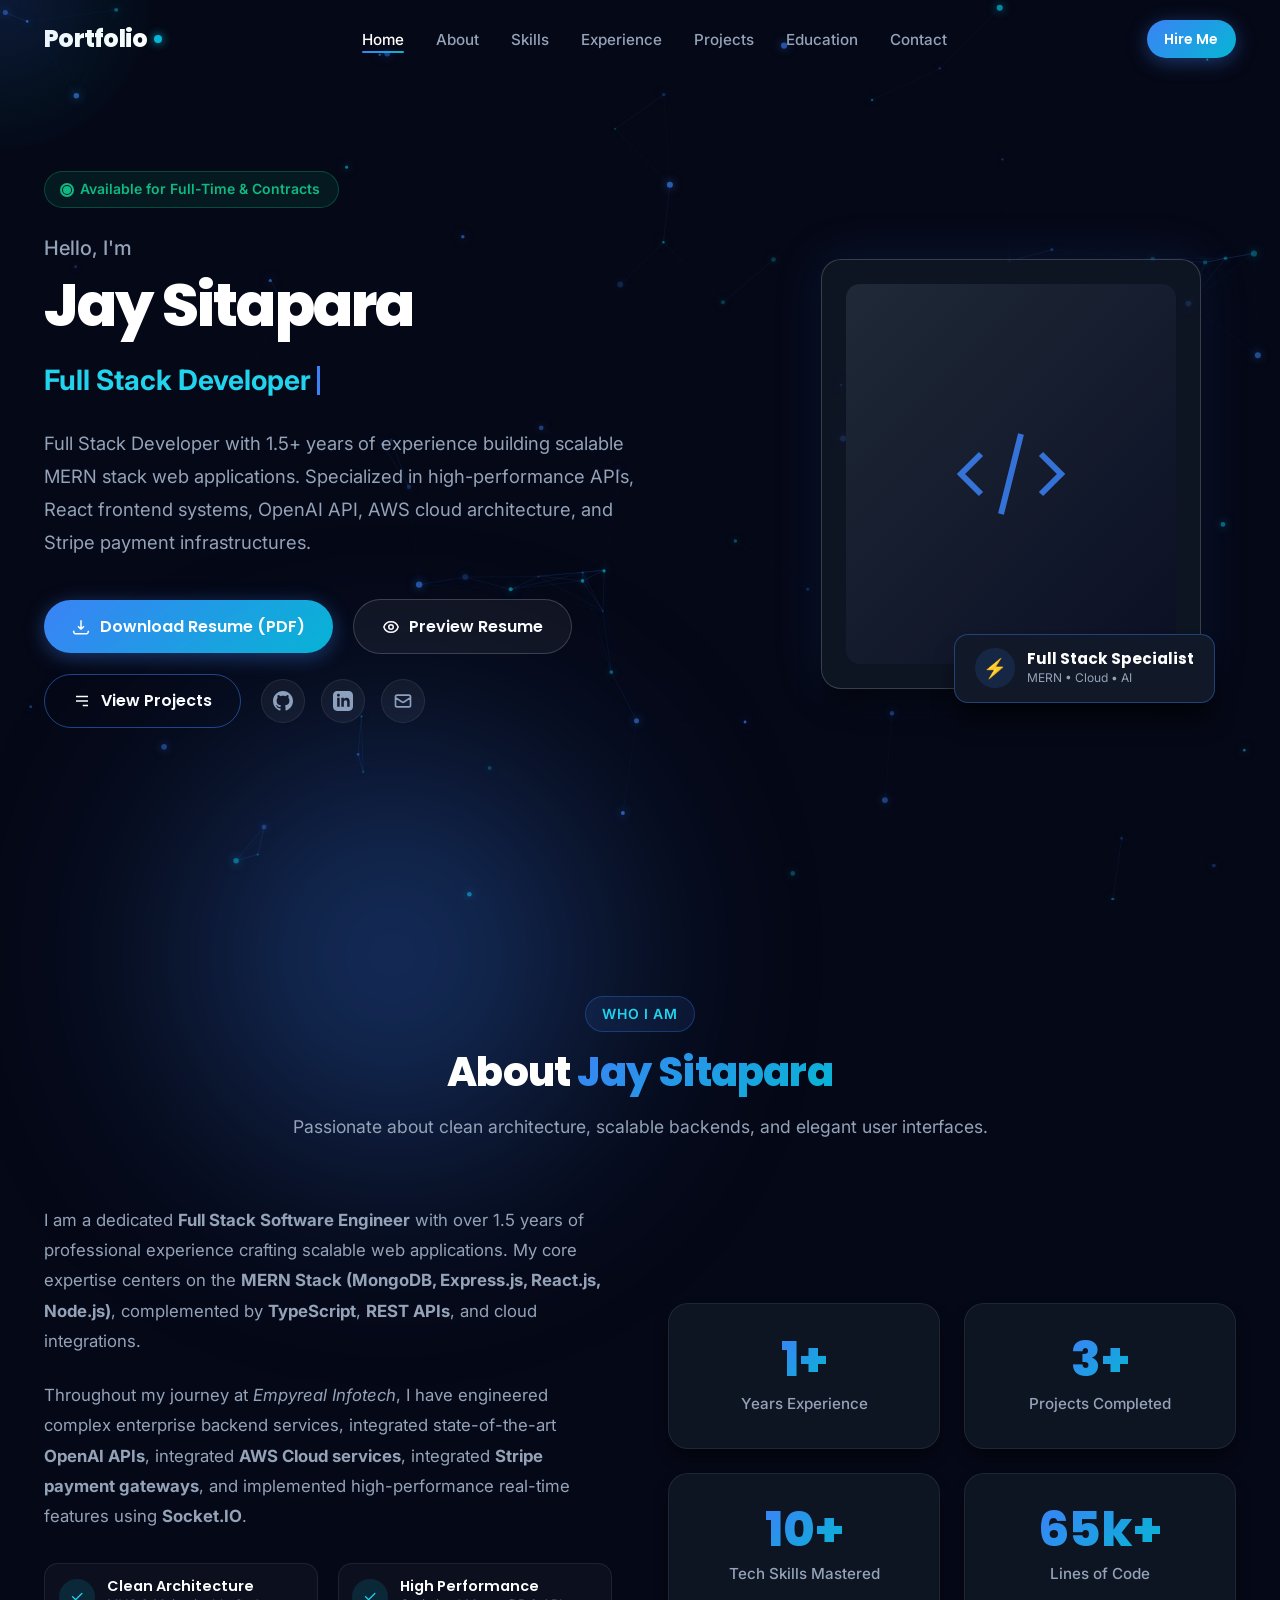
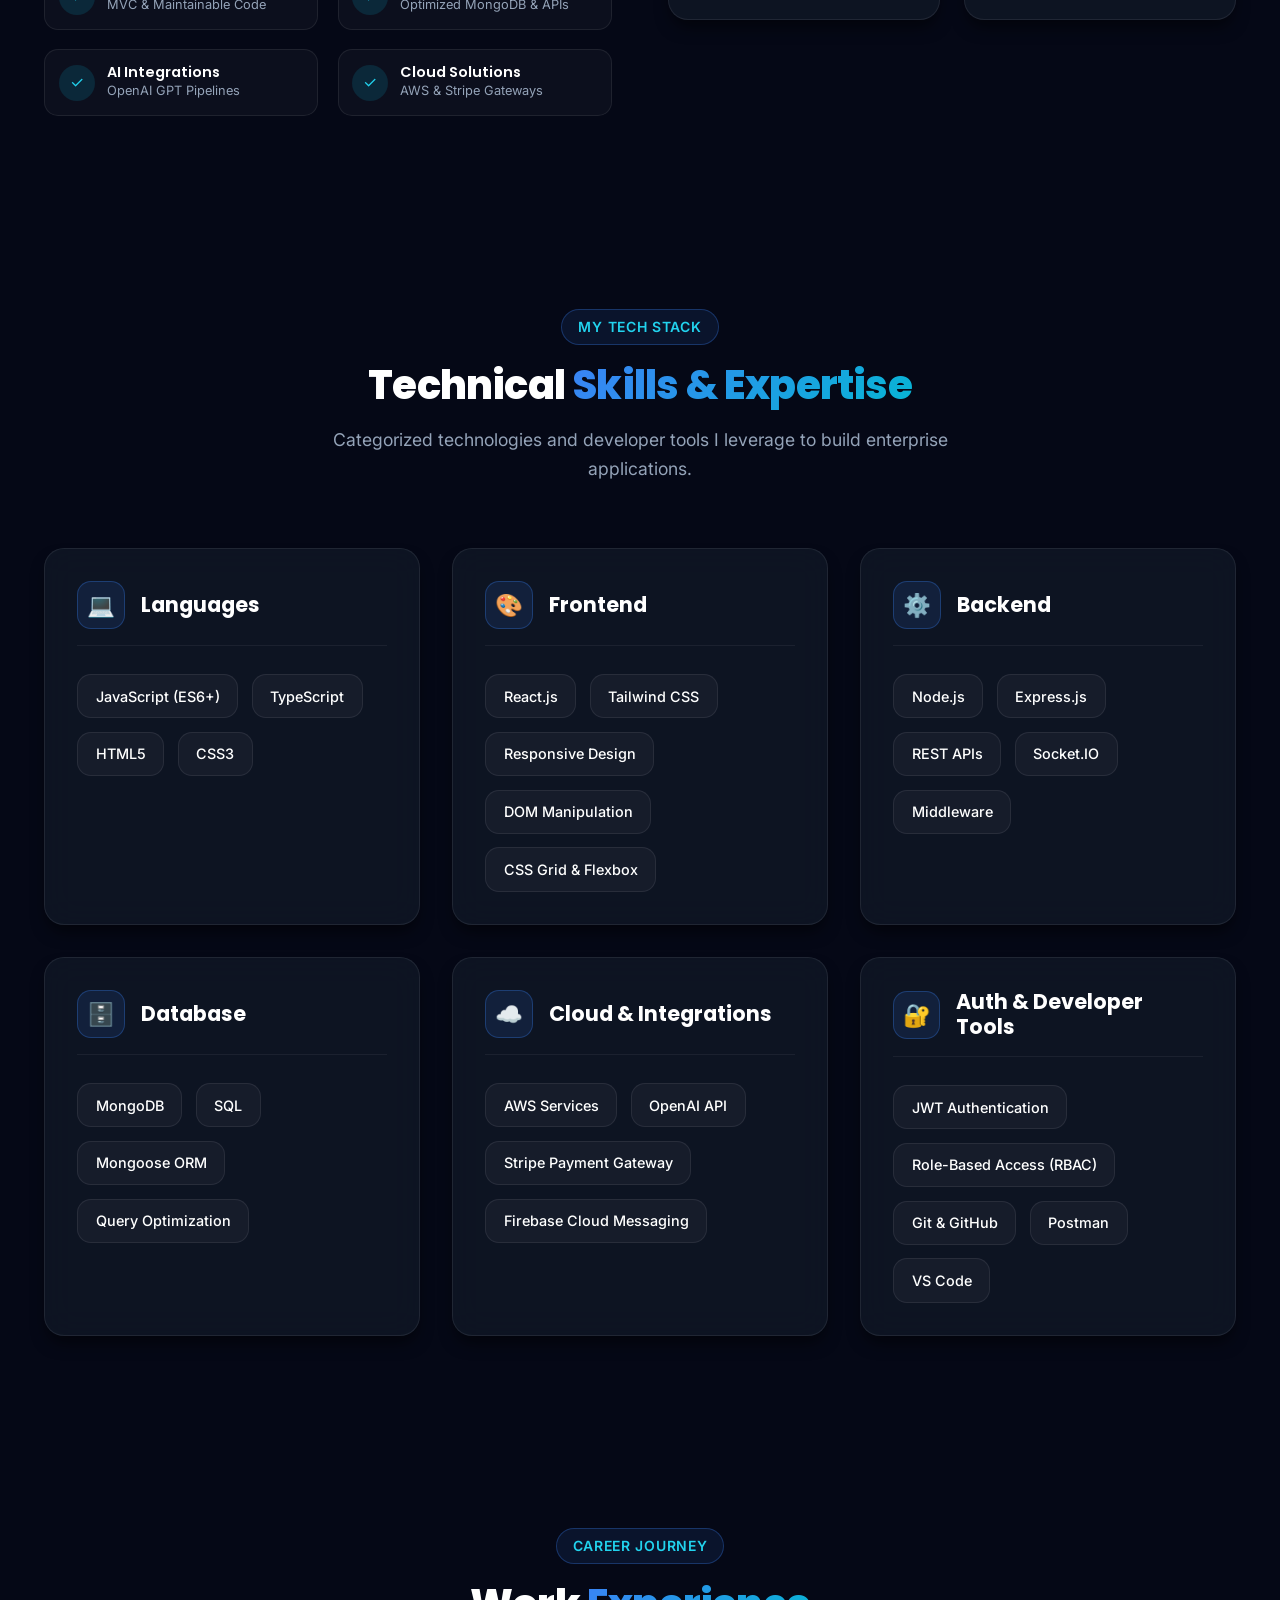
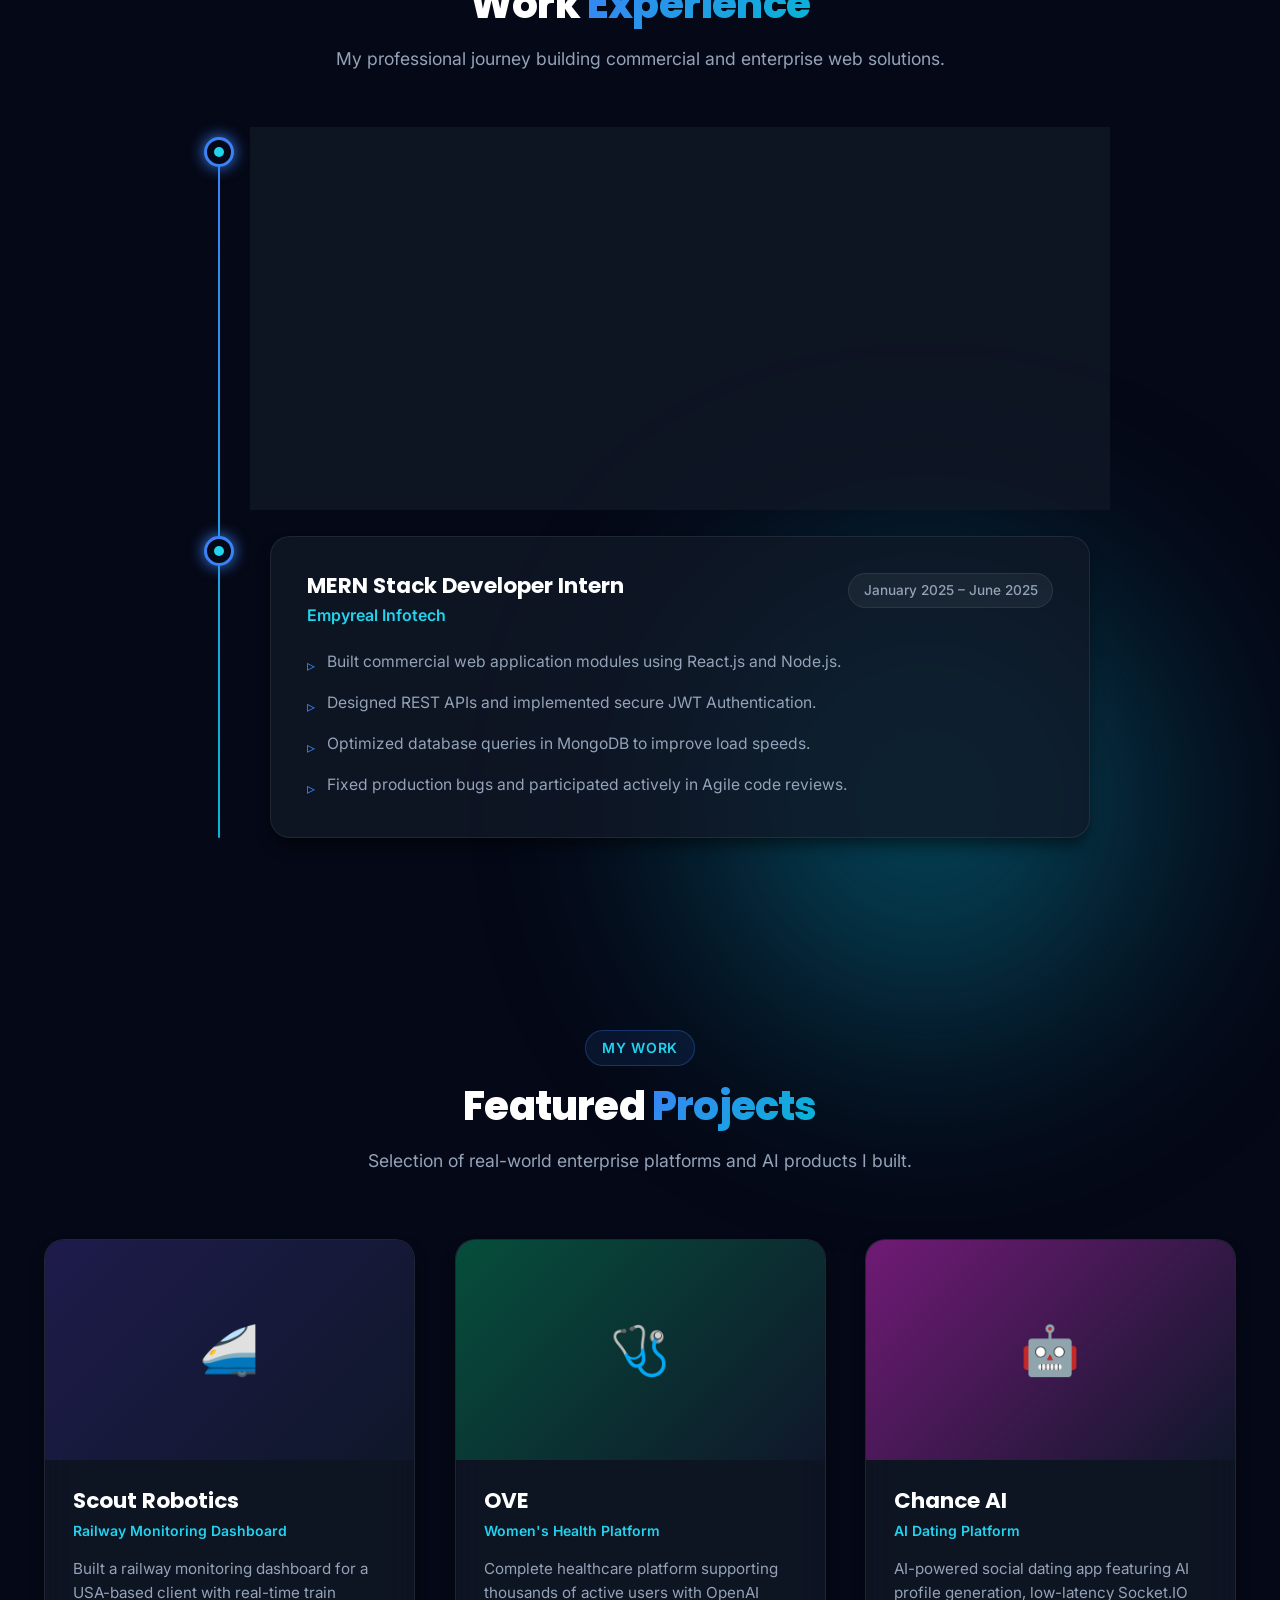
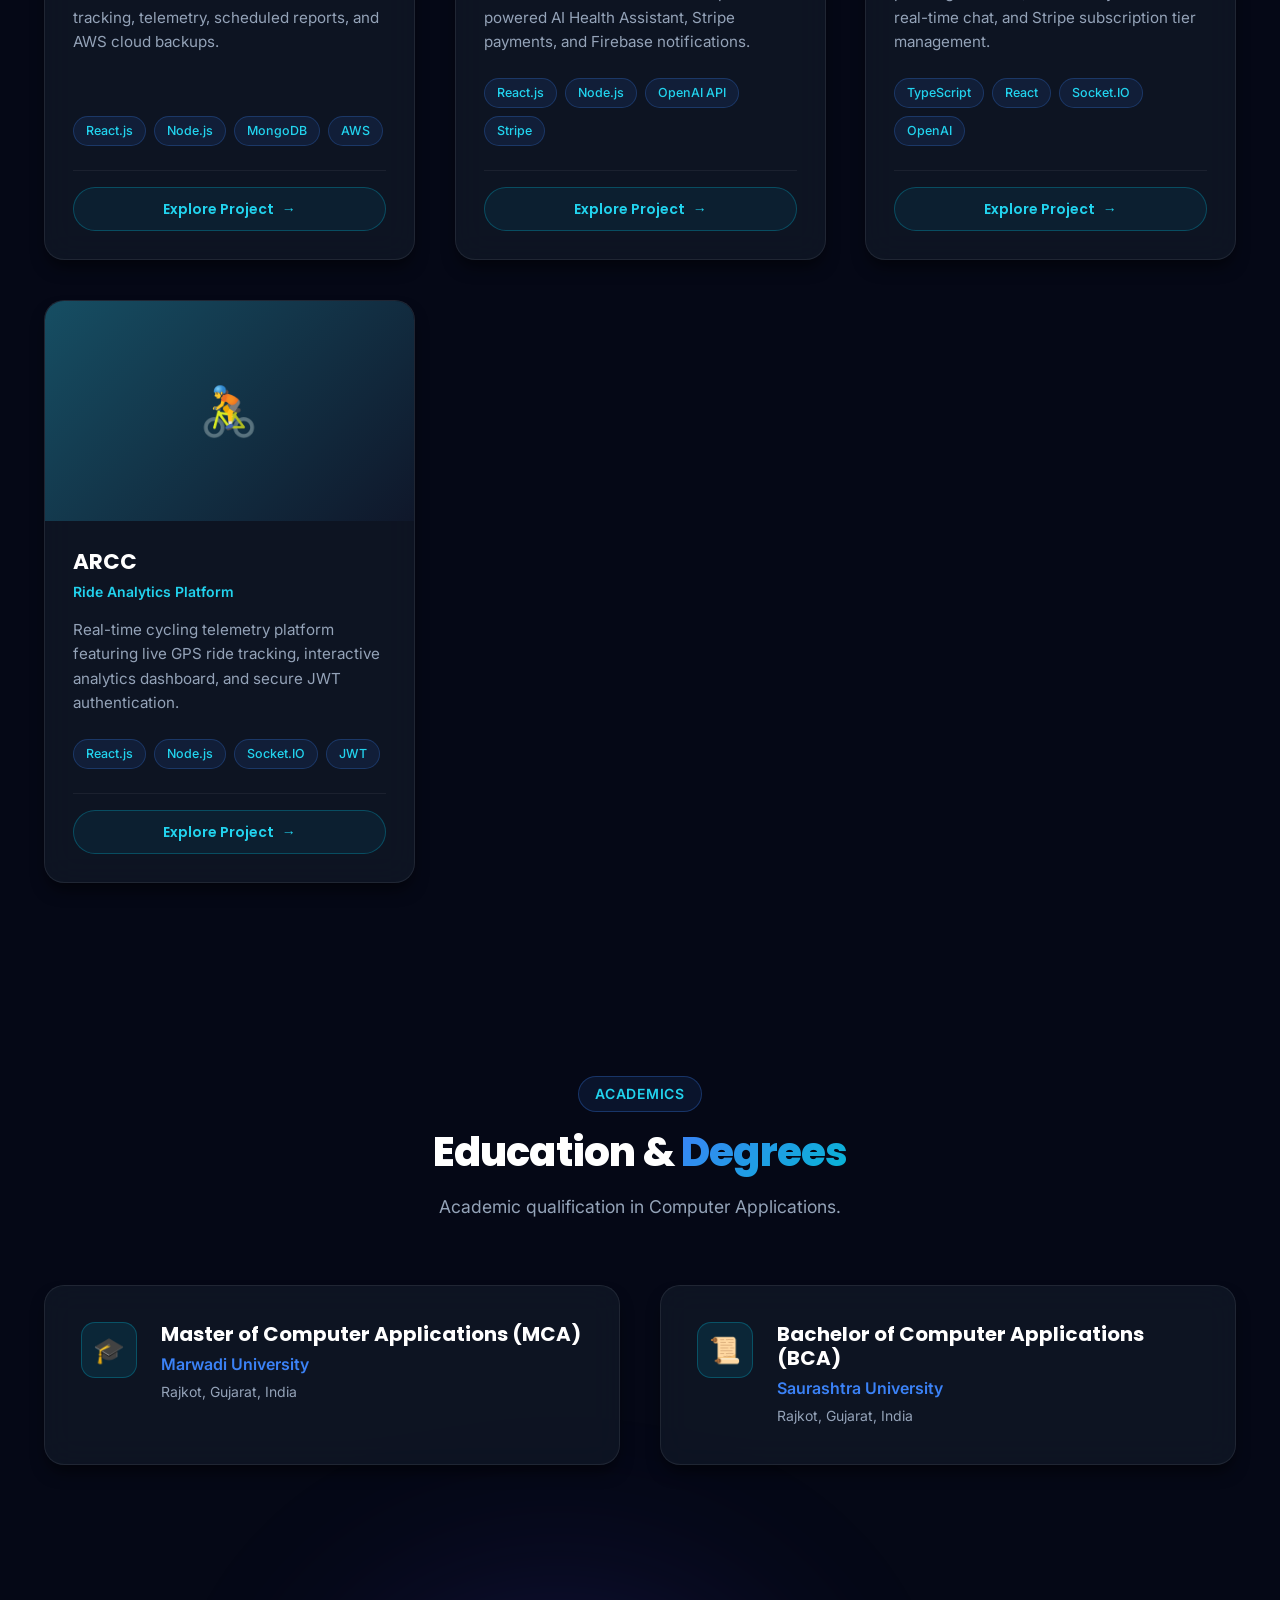
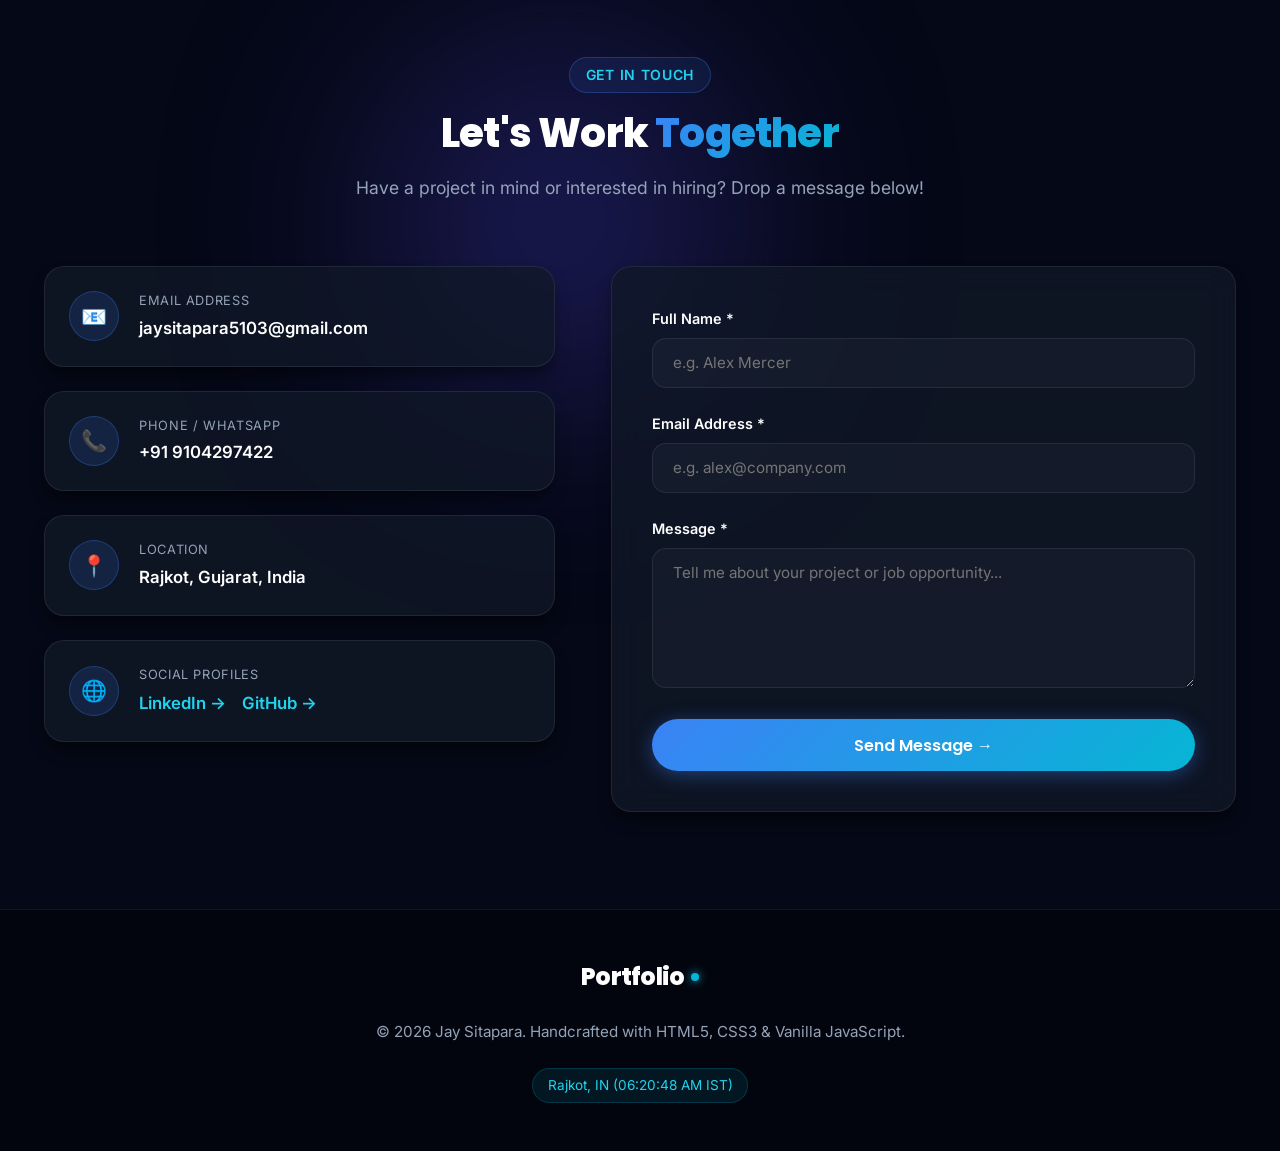
==== index.html @ 9f04ded6 "Add files via upload" ====
<!DOCTYPE html>
<html lang="en">

<head>
  <meta charset="UTF-8">
  <meta name="viewport" content="width=device-width, initial-scale=1.0">
  <meta name="description"
    content="Jay Sitapara - Full Stack Software Engineer specializing in MERN Stack, React.js, Node.js, TypeScript, AWS, OpenAI API, & Stripe Integrations. Based in Rajkot, India.">
  <meta name="keywords"
    content="Jay Sitapara, Full Stack Developer, MERN Stack Developer, React Developer, Node.js, TypeScript, OpenAI API, AWS, Portfolio">
  <meta name="author" content="Jay Sitapara">

  <!-- OpenGraph Metadata -->
  <meta property="og:title" content="Jay Sitapara | Full Stack Software Engineer">
  <meta property="og:description"
    content="Portfolio of Jay Sitapara - 1.5+ years of experience building high-performance MERN applications, AI solutions, and cloud integrations.">
  <meta property="og:type" content="website">
  <meta property="og:url" content="https://jaysitapara.com">

  <title>Jay Sitapara | Full Stack Software Engineer</title>

  <!-- Google Fonts: Poppins & Inter -->
  <link rel="preconnect" href="https://fonts.googleapis.com">
  <link rel="preconnect" href="https://fonts.gstatic.com" crossorigin>
  <link
    href="https://fonts.googleapis.com/css2?family=Inter:wght@300;400;500;600;700&family=Poppins:wght@500;600;700;800&display=swap"
    rel="stylesheet">

  <!-- Custom Stylesheets -->
  <link rel="stylesheet" href="css/style.css">
  <link rel="stylesheet" href="css/animations.css">
  <link rel="stylesheet" href="css/responsive.css">
</head>

<body>

  <!-- Background Interactive Canvas & Glows -->
  <canvas id="bg-canvas"></canvas>
  <div class="glow-ambient glow-1"></div>
  <div class="glow-ambient glow-2"></div>
  <div class="glow-ambient glow-3"></div>
  <div id="cursor-glow" class="cursor-glow"></div>

  <!-- Header & Navigation -->
  <header id="header" class="header">
    <div class="container nav-container">
      <a href="#hero" class="logo">
        Portfolio<span class="logo-dot"></span>
      </a>

      <nav>
        <ul id="nav-links" class="nav-links">
          <li><a href="#hero" class="nav-link active">Home</a></li>
          <li><a href="#about" class="nav-link">About</a></li>
          <li><a href="#skills" class="nav-link">Skills</a></li>
          <li><a href="#experience" class="nav-link">Experience</a></li>
          <li><a href="#projects" class="nav-link">Projects</a></li>
          <li><a href="#education" class="nav-link">Education</a></li>
          <li><a href="#contact" class="nav-link">Contact</a></li>
        </ul>
      </nav>

      <div class="nav-actions">
        <a href="#contact" class="btn btn-primary btn-sm ripple">Hire Me</a>
        <button id="hamburger" class="hamburger" aria-label="Toggle Mobile Menu">
          <span></span>
          <span></span>
          <span></span>
        </button>
      </div>
    </div>

    <!-- Scroll Progress Indicator -->
    <div class="scroll-progress-container">
      <div id="scroll-progress-bar" class="scroll-progress-bar"></div>
    </div>
  </header>

  <main>
    <!-- HERO SECTION -->
    <section id="hero" class="hero-section">
      <div class="container hero-grid">
        <div class="hero-content reveal reveal-left">
          <div class="hero-badge">
            <span class="status-dot"></span> Available for Full-Time & Contracts
          </div>

          <p class="hero-greeting">Hello, I'm</p>
          <h1 class="hero-title">Jay Sitapara</h1>

          <div class="typing-container">
            <span id="typing-text"></span>
            <span class="typing-cursor"></span>
          </div>

          <p class="hero-description">
            Full Stack Developer with 1.5+ years of experience building scalable MERN stack web applications.
            Specialized
            in high-performance APIs, React frontend systems, OpenAI API, AWS cloud architecture, and Stripe payment
            infrastructures.
          </p>

          <div class="hero-cta">
            <a href="Jay_Sitapara_Resume.pdf" download="Jay_Sitapara_Resume.pdf" class="btn btn-primary ripple">
              <svg width="18" height="18" fill="none" stroke="currentColor" stroke-width="2" viewBox="0 0 24 24">
                <path d="M12 15V3m0 12l-4-4m4 4l4-4M2 17l.621 2.485A2 2 0 004.561 21h14.878a2 2 0 001.94-1.515L22 17" />
              </svg>
              Download Resume (PDF)
            </a>

            <button id="view-resume-btn" class="btn btn-secondary ripple">
              <svg width="18" height="18" fill="none" stroke="currentColor" stroke-width="2" viewBox="0 0 24 24">
                <path d="M15 12a3 3 0 11-6 0 3 3 0 016 0z" />
                <path
                  d="M2.458 12C3.732 7.943 7.523 5 12 5c4.478 0 8.268 2.943 9.542 7-1.274 4.057-5.064 7-9.542 7-4.477 0-8.268-2.943-9.542-7z" />
              </svg>
              Preview Resume
            </button>

            <a href="#projects" class="btn btn-outline ripple">
              <svg width="18" height="18" fill="none" stroke="currentColor" stroke-width="2" viewBox="0 0 24 24">
                <path d="M4 6h16M4 12h16m-7 6h7" />
              </svg>
              View Projects
            </a>

            <div class="social-links-row">
              <a href="https://github.com/jaysitapara" target="_blank" class="social-icon-btn" aria-label="GitHub">
                <svg width="20" height="20" fill="currentColor" viewBox="0 0 24 24">
                  <path
                    d="M12 0c-6.626 0-12 5.373-12 12 0 5.302 3.438 9.8 8.207 11.387.599.111.793-.261.793-.577v-2.234c-3.338.726-4.033-1.416-4.033-1.416-.546-1.387-1.333-1.756-1.333-1.756-1.089-.745.083-.729.083-.729 1.205.084 1.839 1.237 1.839 1.237 1.07 1.834 2.807 1.304 3.492.997.107-.775.418-1.305.762-1.604-2.665-.305-5.467-1.334-5.467-5.931 0-1.311.469-2.381 1.236-3.221-.124-.303-.535-1.524.117-3.176 0 0 1.008-.322 3.301 1.23.957-.266 1.983-.399 3.003-.404 1.02.005 2.047.138 3.006.404 2.291-1.552 3.297-1.23 3.297-1.23.653 1.653.242 2.874.118 3.176.77.84 1.235 1.911 1.235 3.221 0 4.609-2.807 5.624-5.479 5.921.43.372.823 1.102.823 2.222v3.293c0 .319.192.694.801.576 4.765-1.589 8.199-6.086 8.199-11.386 0-6.627-5.373-12-12-12z" />
                </svg>
              </a>
              <a href="https://linkedin.com/in/jay-sitapara" target="_blank" class="social-icon-btn"
                aria-label="LinkedIn">
                <svg width="20" height="20" fill="currentColor" viewBox="0 0 24 24">
                  <path
                    d="M19 0h-14c-2.761 0-5 2.239-5 5v14c0 2.761 2.239 5 5 5h14c2.762 0 5-2.239 5-5v-14c0-2.761-2.238-5-5-5zm-11 19h-3v-11h3v11zm-1.5-12.268c-.966 0-1.75-.79-1.75-1.764s.784-1.764 1.75-1.764 1.75.79 1.75 1.764-.783 1.764-1.75 1.764zm13.5 12.268h-3v-5.604c0-3.368-4-3.113-4 0v5.604h-3v-11h3v1.765c1.396-2.586 7-2.777 7 2.476v6.759z" />
                </svg>
              </a>
              <a href="mailto:jaysitapara5103@gmail.com" class="social-icon-btn" aria-label="Email">
                <svg width="20" height="20" fill="none" stroke="currentColor" stroke-width="2" viewBox="0 0 24 24">
                  <path
                    d="M3 8l7.89 5.26a2 2 0 002.22 0L21 8M5 19h14a2 2 0 002-2V7a2 2 0 00-2-2H5a2 2 0 00-2 2v10a2 2 0 002 2z" />
                </svg>
              </a>
            </div>
          </div>
        </div>

        <div class="hero-visual reveal reveal-right">
          <div class="avatar-card float-animation">
            <div class="avatar-image-wrapper">
              <svg width="120" height="120" fill="none" stroke="currentColor" stroke-width="1.2" viewBox="0 0 24 24"
                style="color: var(--primary); opacity: 0.85;">
                <path d="M10 20l4-16m4 4l4 4-4 4M6 16l-4-4 4-4" />
              </svg>
            </div>
            <div class="avatar-badge-tag">
              <div class="avatar-badge-icon">⚡</div>
              <div class="avatar-badge-text">
                <h4>Full Stack Specialist</h4>
                <p>MERN • Cloud • AI</p>
              </div>
            </div>
          </div>
        </div>
      </div>
    </section>

    <!-- ABOUT ME SECTION -->
    <section id="about" class="section">
      <div class="container">
        <div class="section-header reveal reveal-up">
          <span class="section-tag">WHO I AM</span>
          <h2 class="section-title">About <span class="gradient-text">Jay Sitapara</span></h2>
          <p class="section-subtitle">Passionate about clean architecture, scalable backends, and elegant user
            interfaces.</p>
        </div>

        <div class="about-grid">
          <div class="about-content reveal reveal-left">
            <p class="about-paragraph">
              I am a dedicated <strong>Full Stack Software Engineer</strong> with over 1.5 years of professional
              experience crafting scalable web applications. My core expertise centers on the <strong>MERN Stack
                (MongoDB, Express.js, React.js, Node.js)</strong>, complemented by <strong>TypeScript</strong>,
              <strong>REST APIs</strong>, and cloud integrations.
            </p>
            <p class="about-paragraph">
              Throughout my journey at <em>Empyreal Infotech</em>, I have engineered complex enterprise backend
              services, integrated state-of-the-art <strong>OpenAI APIs</strong>, integrated <strong>AWS Cloud
                services</strong>, integrated <strong>Stripe payment gateways</strong>, and implemented high-performance
              real-time features using <strong>Socket.IO</strong>.
            </p>

            <div class="about-highlight-list">
              <div class="highlight-item">
                <div class="highlight-icon">✓</div>
                <div class="highlight-text">
                  <h5>Clean Architecture</h5>
                  <p>MVC & Maintainable Code</p>
                </div>
              </div>
              <div class="highlight-item">
                <div class="highlight-icon">✓</div>
                <div class="highlight-text">
                  <h5>High Performance</h5>
                  <p>Optimized MongoDB & APIs</p>
                </div>
              </div>
              <div class="highlight-item">
                <div class="highlight-icon">✓</div>
                <div class="highlight-text">
                  <h5>AI Integrations</h5>
                  <p>OpenAI GPT Pipelines</p>
                </div>
              </div>
              <div class="highlight-item">
                <div class="highlight-icon">✓</div>
                <div class="highlight-text">
                  <h5>Cloud Solutions</h5>
                  <p>AWS & Stripe Gateways</p>
                </div>
              </div>
            </div>
          </div>

          <div class="about-stats-grid reveal reveal-right">
            <div class="glass-card stat-card">
              <div class="stat-number counter-value" data-target="1.5" data-suffix="+">0</div>
              <div class="stat-label">Years Experience</div>
            </div>
            <div class="glass-card stat-card">
              <div class="stat-number counter-value" data-target="5" data-suffix="+">0</div>
              <div class="stat-label">Projects Completed</div>
            </div>
            <div class="glass-card stat-card">
              <div class="stat-number counter-value" data-target="15" data-suffix="+">0</div>
              <div class="stat-label">Tech Skills Mastered</div>
            </div>
            <div class="glass-card stat-card">
              <div class="stat-number counter-value" data-target="100" data-suffix="k+">0</div>
              <div class="stat-label">Lines of Code</div>
            </div>
          </div>
        </div>
      </div>
    </section>

    <!-- SKILLS SECTION -->
    <section id="skills" class="section">
      <div class="container">
        <div class="section-header reveal reveal-up">
          <span class="section-tag">MY TECH STACK</span>
          <h2 class="section-title">Technical <span class="gradient-text">Skills & Expertise</span></h2>
          <p class="section-subtitle">Categorized technologies and developer tools I leverage to build enterprise
            applications.</p>
        </div>

        <div class="skills-categories-grid">
          <!-- Languages -->
          <div class="glass-card skill-category-card reveal reveal-up delay-1">
            <div class="category-header">
              <div class="category-icon">💻</div>
              <h3 class="category-title">Languages</h3>
            </div>
            <div class="skills-tags-container">
              <span class="skill-chip">JavaScript (ES6+)</span>
              <span class="skill-chip">TypeScript</span>
              <span class="skill-chip">HTML5</span>
              <span class="skill-chip">CSS3</span>
            </div>
          </div>

          <!-- Frontend -->
          <div class="glass-card skill-category-card reveal reveal-up delay-2">
            <div class="category-header">
              <div class="category-icon">🎨</div>
              <h3 class="category-title">Frontend</h3>
            </div>
            <div class="skills-tags-container">
              <span class="skill-chip">React.js</span>
              <span class="skill-chip">Tailwind CSS</span>
              <span class="skill-chip">Responsive Design</span>
              <span class="skill-chip">DOM Manipulation</span>
              <span class="skill-chip">CSS Grid & Flexbox</span>
            </div>
          </div>

          <!-- Backend -->
          <div class="glass-card skill-category-card reveal reveal-up delay-3">
            <div class="category-header">
              <div class="category-icon">⚙️</div>
              <h3 class="category-title">Backend</h3>
            </div>
            <div class="skills-tags-container">
              <span class="skill-chip">Node.js</span>
              <span class="skill-chip">Express.js</span>
              <span class="skill-chip">REST APIs</span>
              <span class="skill-chip">Socket.IO</span>
              <span class="skill-chip">Middleware</span>
            </div>
          </div>

          <!-- Database -->
          <div class="glass-card skill-category-card reveal reveal-up delay-4">
            <div class="category-header">
              <div class="category-icon">🗄️</div>
              <h3 class="category-title">Database</h3>
            </div>
            <div class="skills-tags-container">
              <span class="skill-chip">MongoDB</span>
              <span class="skill-chip">SQL</span>
              <span class="skill-chip">Mongoose ORM</span>
              <span class="skill-chip">Query Optimization</span>
            </div>
          </div>

          <!-- Cloud & Integrations -->
          <div class="glass-card skill-category-card reveal reveal-up delay-5">
            <div class="category-header">
              <div class="category-icon">☁️</div>
              <h3 class="category-title">Cloud & Integrations</h3>
            </div>
            <div class="skills-tags-container">
              <span class="skill-chip">AWS Services</span>
              <span class="skill-chip">OpenAI API</span>
              <span class="skill-chip">Stripe Payment Gateway</span>
              <span class="skill-chip">Firebase Cloud Messaging</span>
            </div>
          </div>

          <!-- Auth & Dev Tools -->
          <div class="glass-card skill-category-card reveal reveal-up delay-5">
            <div class="category-header">
              <div class="category-icon">🔐</div>
              <h3 class="category-title">Auth & Developer Tools</h3>
            </div>
            <div class="skills-tags-container">
              <span class="skill-chip">JWT Authentication</span>
              <span class="skill-chip">Role-Based Access (RBAC)</span>
              <span class="skill-chip">Git & GitHub</span>
              <span class="skill-chip">Postman</span>
              <span class="skill-chip">VS Code</span>
            </div>
          </div>
        </div>
      </div>
    </section>

    <!-- WORK EXPERIENCE SECTION -->
    <section id="experience" class="section">
      <div class="container">
        <div class="section-header reveal reveal-up">
          <span class="section-tag">CAREER JOURNEY</span>
          <h2 class="section-title">Work <span class="gradient-text">Experience</span></h2>
          <p class="section-subtitle">My professional journey building commercial and enterprise web solutions.</p>
        </div>

        <div class="timeline-container">
          <div class="timeline-line"></div>

          <!-- Role 1 -->
          <div class="timeline-item reveal reveal-up">
            <div class="timeline-node">
              <div class="timeline-node-inner"></div>
            </div>
            <div class="glass-card timeline-card">
              <div class="timeline-header">
                <div class="company-title-group">
                  <h3>Full Stack Software Engineer (MERN)</h3>
                  <div class="company-name">Empyreal Infotech</div>
                </div>
                <div class="timeline-duration">July 2025 – Present</div>
              </div>

              <div class="responsibilities-list">
                <div class="responsibility-item">
                  <span class="responsibility-bullet">▹</span>
                  <span>Developed cloud-based MERN applications for enterprise clients.</span>
                </div>
                <div class="responsibility-item">
                  <span class="responsibility-bullet">▹</span>
                  <span>Built scalable REST APIs and designed complex MongoDB schemas.</span>
                </div>
                <div class="responsibility-item">
                  <span class="responsibility-bullet">▹</span>
                  <span>Integrated OpenAI API for automated intelligent assistant workflows.</span>
                </div>
                <div class="responsibility-item">
                  <span class="responsibility-bullet">▹</span>
                  <span>Integrated AWS services & Stripe payment checkout gateways.</span>
                </div>
                <div class="responsibility-item">
                  <span class="responsibility-bullet">▹</span>
                  <span>Developed modular, reusable React frontend components in Agile environments.</span>
                </div>
              </div>
            </div>
          </div>

          <!-- Role 2 -->
          <div class="timeline-item reveal reveal-up delay-2">
            <div class="timeline-node">
              <div class="timeline-node-inner"></div>
            </div>
            <div class="glass-card timeline-card">
              <div class="timeline-header">
                <div class="company-title-group">
                  <h3>MERN Stack Developer Intern</h3>
                  <div class="company-name">Empyreal Infotech</div>
                </div>
                <div class="timeline-duration">January 2025 – June 2025</div>
              </div>

              <div class="responsibilities-list">
                <div class="responsibility-item">
                  <span class="responsibility-bullet">▹</span>
                  <span>Built commercial web application modules using React.js and Node.js.</span>
                </div>
                <div class="responsibility-item">
                  <span class="responsibility-bullet">▹</span>
                  <span>Designed REST APIs and implemented secure JWT Authentication.</span>
                </div>
                <div class="responsibility-item">
                  <span class="responsibility-bullet">▹</span>
                  <span>Optimized database queries in MongoDB to improve load speeds.</span>
                </div>
                <div class="responsibility-item">
                  <span class="responsibility-bullet">▹</span>
                  <span>Fixed production bugs and participated actively in Agile code reviews.</span>
                </div>
              </div>
            </div>
          </div>
        </div>
      </div>
    </section>

    <!-- PROJECTS SECTION -->
    <section id="projects" class="section">
      <div class="container">
        <div class="section-header reveal reveal-up">
          <span class="section-tag">MY WORK</span>
          <h2 class="section-title">Featured <span class="gradient-text">Projects</span></h2>
          <p class="section-subtitle">Selection of real-world enterprise platforms and AI products I built.</p>
        </div>

        <div class="projects-grid">
          <!-- Project 1 -->
          <div class="glass-card project-card reveal reveal-up delay-1" data-category="fullstack ai">
            <div class="project-img-wrapper">
              <div class="project-img-placeholder"
                style="background: linear-gradient(135deg, #1e1b4b 0%, #0f172a 100%); display: flex; align-items: center; justify-content: center; color: #3b82f6; font-size: 3rem;">
                🚄
              </div>
              <div class="project-overlay">
                <button class="btn btn-primary btn-sm view-project-detail" data-project="scout-robotics">View
                  Details</button>
              </div>
            </div>
            <div class="project-content">
              <h3 class="project-title">Scout Robotics</h3>
              <div class="project-subtitle">Railway Monitoring Dashboard</div>
              <p class="project-desc">Built a railway monitoring dashboard for a USA-based client with real-time train
                tracking, telemetry, scheduled reports, and AWS cloud backups.</p>

              <div class="project-tech-chips">
                <span class="tech-chip">React.js</span>
                <span class="tech-chip">Node.js</span>
                <span class="tech-chip">MongoDB</span>
                <span class="tech-chip">AWS</span>
              </div>

              <div class="project-footer-links">
                <button class="project-link-btn view-project-detail" data-project="scout-robotics">
                  Explore Project <span class="arrow-icon">&rarr;</span>
                </button>
              </div>
            </div>
          </div>

          <!-- Project 2 -->
          <div class="glass-card project-card reveal reveal-up delay-2" data-category="fullstack ai">
            <div class="project-img-wrapper">
              <div class="project-img-placeholder"
                style="background: linear-gradient(135deg, #064e3b 0%, #0f172a 100%); display: flex; align-items: center; justify-content: center; color: #10b981; font-size: 3rem;">
                🩺
              </div>
              <div class="project-overlay">
                <button class="btn btn-primary btn-sm view-project-detail" data-project="ove">View Details</button>
              </div>
            </div>
            <div class="project-content">
              <h3 class="project-title">OVE</h3>
              <div class="project-subtitle">Women's Health Platform</div>
              <p class="project-desc">Complete healthcare platform supporting thousands of active users with OpenAI
                powered AI Health Assistant, Stripe payments, and Firebase notifications.</p>

              <div class="project-tech-chips">
                <span class="tech-chip">React.js</span>
                <span class="tech-chip">Node.js</span>
                <span class="tech-chip">OpenAI API</span>
                <span class="tech-chip">Stripe</span>
              </div>

              <div class="project-footer-links">
                <button class="project-link-btn view-project-detail" data-project="ove">
                  Explore Project <span class="arrow-icon">&rarr;</span>
                </button>
              </div>
            </div>
          </div>

          <!-- Project 3 -->
          <div class="glass-card project-card reveal reveal-up delay-3" data-category="fullstack ai realtime">
            <div class="project-img-wrapper">
              <div class="project-img-placeholder"
                style="background: linear-gradient(135deg, #701a75 0%, #0f172a 100%); display: flex; align-items: center; justify-content: center; color: #ec4899; font-size: 3rem;">
                🤖
              </div>
              <div class="project-overlay">
                <button class="btn btn-primary btn-sm view-project-detail" data-project="chance-ai">View
                  Details</button>
              </div>
            </div>
            <div class="project-content">
              <h3 class="project-title">Chance AI</h3>
              <div class="project-subtitle">AI Dating Platform</div>
              <p class="project-desc">AI-powered social dating app featuring AI profile generation, low-latency
                Socket.IO real-time chat, and Stripe subscription tier management.</p>

              <div class="project-tech-chips">
                <span class="tech-chip">TypeScript</span>
                <span class="tech-chip">React</span>
                <span class="tech-chip">Socket.IO</span>
                <span class="tech-chip">OpenAI</span>
              </div>

              <div class="project-footer-links">
                <button class="project-link-btn view-project-detail" data-project="chance-ai">
                  Explore Project <span class="arrow-icon">&rarr;</span>
                </button>
              </div>
            </div>
          </div>

          <!-- Project 4 -->
          <div class="glass-card project-card reveal reveal-up delay-4" data-category="fullstack realtime">
            <div class="project-img-wrapper">
              <div class="project-img-placeholder"
                style="background: linear-gradient(135deg, #164e63 0%, #0f172a 100%); display: flex; align-items: center; justify-content: center; color: #06b6d4; font-size: 3rem;">
                🚴
              </div>
              <div class="project-overlay">
                <button class="btn btn-primary btn-sm view-project-detail" data-project="arcc">View Details</button>
              </div>
            </div>
            <div class="project-content">
              <h3 class="project-title">ARCC</h3>
              <div class="project-subtitle">Ride Analytics Platform</div>
              <p class="project-desc">Real-time cycling telemetry platform featuring live GPS ride tracking, interactive
                analytics dashboard, and secure JWT authentication.</p>

              <div class="project-tech-chips">
                <span class="tech-chip">React.js</span>
                <span class="tech-chip">Node.js</span>
                <span class="tech-chip">Socket.IO</span>
                <span class="tech-chip">JWT</span>
              </div>

              <div class="project-footer-links">
                <button class="project-link-btn view-project-detail" data-project="arcc">
                  Explore Project <span class="arrow-icon">&rarr;</span>
                </button>
              </div>
            </div>
          </div>
        </div>
      </div>
    </section>

    <!-- EDUCATION SECTION -->
    <section id="education" class="section">
      <div class="container">
        <div class="section-header reveal reveal-up">
          <span class="section-tag">ACADEMICS</span>
          <h2 class="section-title">Education & <span class="gradient-text">Degrees</span></h2>
          <p class="section-subtitle">Academic qualification in Computer Applications.</p>
        </div>

        <div class="education-grid">
          <!-- Degree 1 -->
          <div class="glass-card education-card reveal reveal-left">
            <div class="edu-icon-box">🎓</div>
            <div class="edu-details">
              <h3>Master of Computer Applications (MCA)</h3>
              <div class="edu-university">Marwadi University</div>
              <div class="edu-location">Rajkot, Gujarat, India</div>
            </div>
          </div>

          <!-- Degree 2 -->
          <div class="glass-card education-card reveal reveal-right">
            <div class="edu-icon-box">📜</div>
            <div class="edu-details">
              <h3>Bachelor of Computer Applications (BCA)</h3>
              <div class="edu-university">Saurashtra University</div>
              <div class="edu-location">Rajkot, Gujarat, India</div>
            </div>
          </div>
        </div>
      </div>
    </section>

    <!-- CONTACT SECTION -->
    <section id="contact" class="section">
      <div class="container">
        <div class="section-header reveal reveal-up">
          <span class="section-tag">GET IN TOUCH</span>
          <h2 class="section-title">Let's Work <span class="gradient-text">Together</span></h2>
          <p class="section-subtitle">Have a project in mind or interested in hiring? Drop a message below!</p>
        </div>

        <div class="contact-grid">
          <div class="contact-info-list reveal reveal-left">
            <div class="glass-card contact-card-item">
              <div class="contact-icon-box">📧</div>
              <div class="contact-text-group">
                <label>Email Address</label>
                <a href="mailto:jaysitapara5103@gmail.com">jaysitapara5103@gmail.com</a>
              </div>
            </div>

            <div class="glass-card contact-card-item">
              <div class="contact-icon-box">📞</div>
              <div class="contact-text-group">
                <label>Phone / WhatsApp</label>
                <a href="tel:+919104297422">+91 9104297422</a>
              </div>
            </div>

            <div class="glass-card contact-card-item">
              <div class="contact-icon-box">📍</div>
              <div class="contact-text-group">
                <label>Location</label>
                <span>Rajkot, Gujarat, India</span>
              </div>
            </div>

            <div class="glass-card contact-card-item">
              <div class="contact-icon-box">🌐</div>
              <div class="contact-text-group">
                <label>Social Profiles</label>
                <div style="display: flex; gap: 1rem; margin-top: 0.3rem;">
                  <a href="https://linkedin.com/in/jay-sitapara" target="_blank"
                    style="color: var(--accent); font-weight: 600;">LinkedIn &rarr;</a>
                  <a href="https://github.com/jaysitapara" target="_blank"
                    style="color: var(--accent); font-weight: 600;">GitHub &rarr;</a>
                </div>
              </div>
            </div>
          </div>

          <div class="glass-card contact-form-card reveal reveal-right">
            <form id="contact-form">
              <input type="hidden" name="access_key" value="216110f0-8c29-450f-90e9-742e97914f62">
              <input type="hidden" name="subject" value="New Portfolio Contact Message from JaySitapara.com">
              <input type="hidden" name="from_name" value="Jay Sitapara Portfolio">

              <div id="form-alert" class="form-alert"></div>

              <div class="form-group">
                <label for="name" class="form-label">Full Name *</label>
                <input type="text" id="name" name="name" class="form-input" placeholder="e.g. Alex Mercer" required>
              </div>

              <div class="form-group">
                <label for="email" class="form-label">Email Address *</label>
                <input type="email" id="email" name="email" class="form-input" placeholder="e.g. alex@company.com" required>
              </div>

              <div class="form-group">
                <label for="message" class="form-label">Message *</label>
                <textarea id="message" name="message" class="form-textarea"
                  placeholder="Tell me about your project or job opportunity..." required></textarea>
              </div>

              <button type="submit" id="submit-btn" class="btn btn-primary ripple" style="width: 100%;">
                <span id="btn-text">Send Message &rarr;</span>
                <span id="btn-spinner" style="display: none;">Sending Message...</span>
              </button>
            </form>
          </div>
        </div>
      </div>
    </section>
  </main>

  <!-- FOOTER -->
  <footer class="footer">
    <div class="container footer-content">
      <a href="#hero" class="logo">
        Portfolio<span class="logo-dot"></span>
      </a>

      <p class="footer-text">
        &copy; 2026 Jay Sitapara. Handcrafted with HTML5, CSS3 & Vanilla JavaScript.
      </p>

      <div id="live-clock" class="footer-clock">
        Rajkot, IN
      </div>
    </div>
  </footer>

  <!-- Back to Top Floating Button -->
  <button id="back-to-top" class="back-to-top" aria-label="Back to Top">
    &uarr;
  </button>

  <!-- Project & Resume Modal Popup -->
  <div id="modal-overlay" class="modal-overlay">
    <div class="glass-card modal-content">
      <button id="modal-close-btn" class="modal-close-btn">&times;</button>
      <div id="modal-container"></div>
    </div>
  </div>

  <!-- Vanilla Scripts -->
  <script src="js/typing.js"></script>
  <script src="js/animation.js"></script>
  <script src="js/main.js"></script>
</body>

</html>
---- css/style.css ----
/* ==========================================================================
   JAY SITAPARA - PERSONAL PORTFOLIO STYLESHEET (css/style.css)
   Senior Full Stack Software Engineer | MERN, TypeScript, Cloud & AI
   ========================================================================== */

/* --------------------------------------------------------------------------
   1. DESIGN SYSTEM & CSS VARIABLES
   -------------------------------------------------------------------------- */
:root {
  /* Color Palette */
  --bg-primary: #050816;
  --bg-secondary: #0b0f24;
  --bg-card: #111827;
  --bg-card-hover: #1f2937;
  --bg-card-glass: rgba(17, 24, 39, 0.75);
  
  --primary: #3b82f6;
  --primary-hover: #2563eb;
  --secondary: #06b6d4;
  --accent: #22d3ee;
  --success: #10b981;
  
  --text-main: #ffffff;
  --text-muted: #94a3b8;
  --text-dim: #64748b;

  /* Gradient Expressions */
  --gradient-primary: linear-gradient(135deg, #3b82f6 0%, #06b6d4 100%);
  --gradient-accent: linear-gradient(135deg, #06b6d4 0%, #22d3ee 100%);
  --gradient-card-border: linear-gradient(135deg, rgba(59, 130, 246, 0.3), rgba(6, 182, 212, 0.1));
  --gradient-glow: radial-gradient(circle at center, rgba(59, 130, 246, 0.15) 0%, transparent 70%);

  /* Typography */
  --font-heading: 'Poppins', -apple-system, BlinkMacSystemFont, sans-serif;
  --font-body: 'Inter', -apple-system, BlinkMacSystemFont, sans-serif;

  /* Shadows & Glass Effects */
  --shadow-sm: 0 4px 6px -1px rgba(0, 0, 0, 0.3);
  --shadow-md: 0 10px 15px -3px rgba(0, 0, 0, 0.5);
  --shadow-lg: 0 20px 25px -5px rgba(0, 0, 0, 0.6);
  --shadow-glow: 0 0 25px rgba(59, 130, 246, 0.35);
  --shadow-accent-glow: 0 0 25px rgba(6, 182, 212, 0.35);

  --border-glass: 1px solid rgba(255, 255, 255, 0.08);
  --border-glass-bright: 1px solid rgba(255, 255, 255, 0.18);
  --backdrop-blur: blur(16px);

  /* Spacing & Radii */
  --radius-sm: 8px;
  --radius-md: 14px;
  --radius-lg: 20px;
  --radius-full: 9999px;

  --transition-fast: 0.2s cubic-bezier(0.4, 0, 0.2, 1);
  --transition-normal: 0.3s cubic-bezier(0.4, 0, 0.2, 1);
  --transition-slow: 0.5s cubic-bezier(0.4, 0, 0.2, 1);
}

/* --------------------------------------------------------------------------
   2. GLOBAL RESET & BASE STYLES
   -------------------------------------------------------------------------- */
*, *::before, *::after {
  box-sizing: border-box;
  margin: 0;
  padding: 0;
}

button {
  font-family: inherit;
  font-size: inherit;
  color: inherit;
  background: transparent;
  border: none;
  outline: none;
  cursor: pointer;
  -webkit-appearance: none;
  appearance: none;
}

html {
  scroll-behavior: smooth;
  font-size: 16px;
  overflow-x: hidden;
}

body {
  background-color: var(--bg-primary);
  color: var(--text-main);
  font-family: var(--font-body);
  line-height: 1.6;
  overflow-x: hidden;
  position: relative;
  -webkit-font-smoothing: antialiased;
  -moz-osx-font-smoothing: grayscale;
}

/* Custom Scrollbar */
::-webkit-scrollbar {
  width: 10px;
}
::-webkit-scrollbar-track {
  background: var(--bg-primary);
}
::-webkit-scrollbar-thumb {
  background: #1f2937;
  border-radius: var(--radius-full);
  border: 2px solid var(--bg-primary);
}
::-webkit-scrollbar-thumb:hover {
  background: var(--primary);
}

/* Selection */
::selection {
  background: rgba(59, 130, 246, 0.3);
  color: var(--accent);
}

/* Typography elements */
h1, h2, h3, h4, h5, h6 {
  font-family: var(--font-heading);
  font-weight: 700;
  line-height: 1.2;
  color: var(--text-main);
}

a {
  color: inherit;
  text-decoration: none;
  transition: var(--transition-fast);
}

ul {
  list-style: none;
}

img {
  max-width: 100%;
  height: auto;
  display: block;
}

/* Layout Utilities */
.container {
  width: 100%;
  max-width: 1240px;
  margin: 0 auto;
  padding: 0 1.5rem;
}

.section {
  padding: 6rem 0;
  position: relative;
  z-index: 2;
}

/* Section Titles */
.section-header {
  text-align: center;
  max-width: 700px;
  margin: 0 auto 4rem auto;
}

.section-tag {
  display: inline-flex;
  align-items: center;
  gap: 0.5rem;
  padding: 0.35rem 1rem;
  background: rgba(59, 130, 246, 0.1);
  border: var(--border-glass);
  border-color: rgba(59, 130, 246, 0.3);
  border-radius: var(--radius-full);
  color: var(--accent);
  font-size: 0.875rem;
  font-weight: 600;
  letter-spacing: 0.05em;
  text-transform: uppercase;
  margin-bottom: 1rem;
}

.section-title {
  font-size: 2.5rem;
  font-weight: 800;
  margin-bottom: 1rem;
  letter-spacing: -0.02em;
}

.gradient-text {
  background: var(--gradient-primary);
  -webkit-background-clip: text;
  -webkit-text-fill-color: transparent;
}

.gradient-text-accent {
  background: var(--gradient-accent);
  -webkit-background-clip: text;
  -webkit-text-fill-color: transparent;
}

.section-subtitle {
  color: var(--text-muted);
  font-size: 1.1rem;
  line-height: 1.7;
}

/* Glassmorphism Card Component */
.glass-card {
  background: var(--bg-card-glass);
  backdrop-filter: var(--backdrop-blur);
  -webkit-backdrop-filter: var(--backdrop-blur);
  border: var(--border-glass);
  border-radius: var(--radius-lg);
  box-shadow: var(--shadow-md);
  transition: transform var(--transition-normal), border-color var(--transition-normal), box-shadow var(--transition-normal);
  position: relative;
  overflow: hidden;
}

.glass-card:hover {
  border-color: rgba(59, 130, 246, 0.4);
  box-shadow: var(--shadow-glow);
  transform: translateY(-5px);
}

/* Buttons */
.btn {
  display: inline-flex;
  align-items: center;
  justify-content: center;
  gap: 0.6rem;
  padding: 0.85rem 1.75rem;
  font-family: var(--font-heading);
  font-weight: 600;
  font-size: 1rem;
  border-radius: var(--radius-full);
  cursor: pointer;
  transition: var(--transition-normal);
  border: none;
  outline: none;
  position: relative;
  z-index: 1;
  overflow: hidden;
}

.btn-primary {
  background: var(--gradient-primary);
  color: #ffffff;
  box-shadow: 0 4px 20px rgba(59, 130, 246, 0.4);
}

.btn-primary:hover {
  box-shadow: 0 6px 30px rgba(59, 130, 246, 0.6);
  transform: translateY(-2px);
}

.btn-secondary {
  background: rgba(255, 255, 255, 0.05);
  color: var(--text-main);
  border: var(--border-glass-bright);
  backdrop-filter: var(--backdrop-blur);
}

.btn-secondary:hover {
  background: rgba(255, 255, 255, 0.12);
  border-color: var(--primary);
  transform: translateY(-2px);
  color: var(--accent);
}

.btn-outline {
  background: transparent;
  color: var(--text-main);
  border: 1px solid rgba(59, 130, 246, 0.5);
}

.btn-outline:hover {
  background: rgba(59, 130, 246, 0.1);
  border-color: var(--accent);
  color: var(--accent);
}

.btn-sm {
  padding: 0.5rem 1.1rem;
  font-size: 0.875rem;
}

/* --------------------------------------------------------------------------
   3. BACKGROUND & CANVAS INTERACTIVE EFFECT
   -------------------------------------------------------------------------- */
#bg-canvas {
  position: fixed;
  top: 0;
  left: 0;
  width: 100vw;
  height: 100vh;
  z-index: 0;
  pointer-events: none;
}

.glow-ambient {
  position: absolute;
  border-radius: 50%;
  filter: blur(120px);
  pointer-events: none;
  z-index: 1;
  opacity: 0.35;
}

.glow-1 {
  top: 10%;
  left: 15%;
  width: 400px;
  height: 400px;
  background: #3b82f6;
}

.glow-2 {
  top: 50%;
  right: 10%;
  width: 450px;
  height: 450px;
  background: #06b6d4;
}

.glow-3 {
  bottom: 10%;
  left: 30%;
  width: 350px;
  height: 350px;
  background: #4f46e5;
}

/* Custom Glow Pointer */
.cursor-glow {
  position: fixed;
  width: 300px;
  height: 300px;
  background: radial-gradient(circle, rgba(59, 130, 246, 0.15) 0%, rgba(6, 182, 212, 0.05) 50%, transparent 80%);
  border-radius: 50%;
  pointer-events: none;
  z-index: 9999;
  transform: translate(-50%, -50%);
  transition: transform 0.08s ease-out;
  display: none;
}

@media (min-width: 1025px) {
  .cursor-glow {
    display: block;
  }
}

/* --------------------------------------------------------------------------
   4. NAVIGATION & HEADER
   -------------------------------------------------------------------------- */
.header {
  position: fixed;
  top: 0;
  left: 0;
  width: 100%;
  z-index: 1000;
  padding: 1.25rem 0;
  transition: padding var(--transition-normal), background var(--transition-normal), border var(--transition-normal);
}

.header.scrolled {
  padding: 0.85rem 0;
  background: rgba(5, 8, 22, 0.85);
  backdrop-filter: blur(20px);
  -webkit-backdrop-filter: blur(20px);
  border-bottom: 1px solid rgba(255, 255, 255, 0.08);
  box-shadow: 0 10px 30px rgba(0, 0, 0, 0.5);
}

/* Scroll Progress Bar */
.scroll-progress-container {
  position: absolute;
  bottom: 0;
  left: 0;
  width: 100%;
  height: 3px;
  background: transparent;
}

.scroll-progress-bar {
  height: 100%;
  width: 0%;
  background: var(--gradient-primary);
  box-shadow: 0 0 10px var(--primary);
  transition: width 0.1s ease-out;
}

.nav-container {
  display: flex;
  align-items: center;
  justify-content: space-between;
}

.logo {
  font-family: var(--font-heading);
  font-size: 1.5rem;
  font-weight: 800;
  letter-spacing: -0.03em;
  display: flex;
  align-items: center;
  gap: 0.4rem;
}

.logo-dot {
  width: 8px;
  height: 8px;
  background: var(--secondary);
  border-radius: 50%;
  box-shadow: 0 0 10px var(--secondary);
}

.nav-links {
  display: flex;
  align-items: center;
  gap: 2rem;
}

.nav-link {
  font-size: 0.95rem;
  font-weight: 500;
  color: var(--text-muted);
  position: relative;
  padding: 0.3rem 0;
}

.nav-link:hover, .nav-link.active {
  color: var(--text-main);
}

.nav-link::after {
  content: '';
  position: absolute;
  bottom: 0;
  left: 0;
  width: 0;
  height: 2px;
  background: var(--gradient-primary);
  border-radius: 2px;
  transition: width var(--transition-normal);
}

.nav-link:hover::after, .nav-link.active::after {
  width: 100%;
}

.nav-actions {
  display: flex;
  align-items: center;
  gap: 1rem;
}

.hamburger {
  display: none;
  flex-direction: column;
  justify-content: space-between;
  width: 30px;
  height: 20px;
  background: transparent;
  border: none;
  cursor: pointer;
  z-index: 1001;
}

.hamburger span {
  width: 100%;
  height: 2px;
  background: var(--text-main);
  border-radius: 2px;
  transition: var(--transition-normal);
}

.hamburger.active span:nth-child(1) {
  transform: translateY(9px) rotate(45deg);
}
.hamburger.active span:nth-child(2) {
  opacity: 0;
}
.hamburger.active span:nth-child(3) {
  transform: translateY(-9px) rotate(-45deg);
}

/* --------------------------------------------------------------------------
   5. HERO SECTION
   -------------------------------------------------------------------------- */
.hero-section {
  min-height: 100vh;
  display: flex;
  align-items: center;
  padding-top: 7rem;
  padding-bottom: 4rem;
  position: relative;
}

.hero-grid {
  display: grid;
  grid-template-columns: 1.2fr 0.8fr;
  gap: 4rem;
  align-items: center;
}

.hero-badge {
  display: inline-flex;
  align-items: center;
  gap: 0.6rem;
  padding: 0.4rem 1.1rem;
  background: rgba(16, 185, 129, 0.1);
  border: 1px solid rgba(16, 185, 129, 0.3);
  border-radius: var(--radius-full);
  color: var(--success);
  font-size: 0.875rem;
  font-weight: 600;
  margin-bottom: 1.5rem;
}

.status-dot {
  width: 8px;
  height: 8px;
  background: var(--success);
  border-radius: 50%;
  position: relative;
}

.status-dot::after {
  content: '';
  position: absolute;
  top: -3px;
  left: -3px;
  right: -3px;
  bottom: -3px;
  border: 2px solid var(--success);
  border-radius: 50%;
  animation: pulse-ring 1.8s cubic-bezier(0.215, 0.61, 0.355, 1) infinite;
}

.hero-greeting {
  font-size: 1.25rem;
  color: var(--text-muted);
  font-weight: 500;
  margin-bottom: 0.5rem;
}

.hero-title {
  font-size: 3.75rem;
  font-weight: 800;
  line-height: 1.1;
  margin-bottom: 1.25rem;
  letter-spacing: -0.03em;
}

.typing-container {
  font-size: 1.75rem;
  font-weight: 700;
  color: var(--accent);
  min-height: 2.4rem;
  margin-bottom: 1.5rem;
  display: flex;
  align-items: center;
  gap: 0.2rem;
}

.typing-cursor {
  display: inline-block;
  width: 3px;
  height: 1.8rem;
  background-color: var(--primary);
  margin-left: 3px;
  animation: blink 0.8s infinite;
}

.hero-description {
  color: var(--text-muted);
  font-size: 1.15rem;
  line-height: 1.8;
  margin-bottom: 2.5rem;
  max-width: 600px;
}

.hero-cta {
  display: flex;
  align-items: center;
  flex-wrap: wrap;
  gap: 1.25rem;
  margin-bottom: 3rem;
}

.social-links-row {
  display: flex;
  align-items: center;
  gap: 1rem;
}

.social-icon-btn {
  width: 44px;
  height: 44px;
  border-radius: 50%;
  background: rgba(255, 255, 255, 0.05);
  border: var(--border-glass);
  display: flex;
  align-items: center;
  justify-content: center;
  color: var(--text-muted);
  font-size: 1.2rem;
  transition: var(--transition-normal);
}

.social-icon-btn:hover {
  background: rgba(59, 130, 246, 0.15);
  border-color: var(--primary);
  color: var(--accent);
  transform: translateY(-3px);
  box-shadow: 0 5px 15px rgba(59, 130, 246, 0.3);
}

/* Hero Visual / Avatar Card */
.hero-visual {
  position: relative;
  display: flex;
  justify-content: center;
}

.avatar-card {
  width: 100%;
  max-width: 380px;
  padding: 1.5rem;
  border-radius: var(--radius-lg);
  background: var(--bg-card-glass);
  border: var(--border-glass-bright);
  box-shadow: var(--shadow-lg), 0 0 50px rgba(59, 130, 246, 0.15);
  position: relative;
}

.avatar-image-wrapper {
  width: 100%;
  height: 380px;
  border-radius: var(--radius-md);
  overflow: hidden;
  position: relative;
  background: linear-gradient(135deg, #1f2937 0%, #0b0f24 100%);
  display: flex;
  align-items: center;
  justify-content: center;
}

.avatar-image-placeholder {
  width: 100%;
  height: 100%;
  object-fit: cover;
  transition: transform var(--transition-slow);
}

.avatar-card:hover .avatar-image-placeholder {
  transform: scale(1.05);
}

.avatar-badge-tag {
  position: absolute;
  bottom: -15px;
  right: -15px;
  padding: 0.85rem 1.25rem;
  background: var(--bg-card);
  border: 1px solid rgba(59, 130, 246, 0.4);
  border-radius: var(--radius-md);
  box-shadow: var(--shadow-lg);
  display: flex;
  align-items: center;
  gap: 0.75rem;
}

.avatar-badge-icon {
  width: 40px;
  height: 40px;
  border-radius: 50%;
  background: rgba(59, 130, 246, 0.15);
  display: flex;
  align-items: center;
  justify-content: center;
  color: var(--accent);
  font-size: 1.2rem;
}

.avatar-badge-text h4 {
  font-size: 0.95rem;
  font-weight: 700;
}

.avatar-badge-text p {
  font-size: 0.75rem;
  color: var(--text-muted);
}

/* --------------------------------------------------------------------------
   6. ABOUT ME SECTION
   -------------------------------------------------------------------------- */
.about-grid {
  display: grid;
  grid-template-columns: 1fr 1fr;
  gap: 3.5rem;
  align-items: center;
}

.about-content {
  display: flex;
  flex-direction: column;
  gap: 1.5rem;
}

.about-paragraph {
  color: var(--text-muted);
  font-size: 1.05rem;
  line-height: 1.8;
}

.about-highlight-list {
  display: grid;
  grid-template-columns: 1fr 1fr;
  gap: 1.2rem;
  margin-top: 0.5rem;
}

.highlight-item {
  display: flex;
  align-items: center;
  gap: 0.75rem;
  padding: 0.85rem;
  background: rgba(255, 255, 255, 0.03);
  border: var(--border-glass);
  border-radius: var(--radius-md);
}

.highlight-icon {
  width: 36px;
  height: 36px;
  border-radius: 50%;
  background: rgba(6, 182, 212, 0.15);
  color: var(--accent);
  display: flex;
  align-items: center;
  justify-content: center;
  font-size: 1rem;
  flex-shrink: 0;
}

.highlight-text h5 {
  font-size: 0.9rem;
  font-weight: 600;
}

.highlight-text p {
  font-size: 0.8rem;
  color: var(--text-muted);
}

.about-stats-grid {
  display: grid;
  grid-template-columns: repeat(2, 1fr);
  gap: 1.5rem;
}

.stat-card {
  padding: 2rem 1.5rem;
  text-align: center;
  display: flex;
  flex-direction: column;
  align-items: center;
  justify-content: center;
}

.stat-number {
  font-size: 3rem;
  font-weight: 800;
  font-family: var(--font-heading);
  background: var(--gradient-primary);
  -webkit-background-clip: text;
  -webkit-text-fill-color: transparent;
  line-height: 1;
  margin-bottom: 0.5rem;
}

.stat-label {
  color: var(--text-muted);
  font-size: 0.95rem;
  font-weight: 500;
}

/* --------------------------------------------------------------------------
   7. SKILLS SECTION
   -------------------------------------------------------------------------- */
.skills-categories-grid {
  display: grid;
  grid-template-columns: repeat(auto-fit, minmax(360px, 1fr));
  gap: 2rem;
}

.skill-category-card {
  padding: 2rem;
}

.category-header {
  display: flex;
  align-items: center;
  gap: 1rem;
  margin-bottom: 1.75rem;
  padding-bottom: 1rem;
  border-bottom: 1px solid rgba(255, 255, 255, 0.06);
}

.category-icon {
  width: 48px;
  height: 48px;
  border-radius: var(--radius-md);
  background: rgba(59, 130, 246, 0.12);
  border: 1px solid rgba(59, 130, 246, 0.3);
  color: var(--primary);
  display: flex;
  align-items: center;
  justify-content: center;
  font-size: 1.4rem;
}

.category-title {
  font-size: 1.3rem;
  font-weight: 700;
}

.skills-tags-container {
  display: flex;
  flex-wrap: wrap;
  gap: 0.85rem;
}

.skill-chip {
  display: inline-flex;
  align-items: center;
  gap: 0.6rem;
  padding: 0.6rem 1.1rem;
  background: rgba(255, 255, 255, 0.04);
  border: var(--border-glass);
  border-radius: var(--radius-md);
  font-size: 0.9rem;
  font-weight: 500;
  color: var(--text-main);
  transition: var(--transition-normal);
}

.skill-chip:hover {
  background: rgba(59, 130, 246, 0.15);
  border-color: rgba(59, 130, 246, 0.4);
  color: var(--accent);
  transform: translateY(-2px);
}

.skill-chip svg {
  width: 18px;
  height: 18px;
  fill: currentColor;
}

/* --------------------------------------------------------------------------
   8. EXPERIENCE SECTION
   -------------------------------------------------------------------------- */
.timeline-container {
  position: relative;
  max-width: 900px;
  margin: 0 auto;
}

.timeline-line {
  position: absolute;
  top: 0;
  bottom: 0;
  left: 28px;
  width: 2px;
  background: linear-gradient(180deg, var(--primary) 0%, var(--secondary) 100%);
  border-radius: 2px;
}

.timeline-item {
  position: relative;
  padding-left: 80px;
  margin-bottom: 3.5rem;
}

.timeline-item:last-child {
  margin-bottom: 0;
}

.timeline-node {
  position: absolute;
  left: 14px;
  top: 0;
  width: 30px;
  height: 30px;
  border-radius: 50%;
  background: var(--bg-primary);
  border: 3px solid var(--primary);
  box-shadow: 0 0 15px var(--primary);
  display: flex;
  align-items: center;
  justify-content: center;
  z-index: 2;
}

.timeline-node-inner {
  width: 10px;
  height: 10px;
  background: var(--accent);
  border-radius: 50%;
}

.timeline-card {
  padding: 2.25rem;
}

.timeline-header {
  display: flex;
  flex-wrap: wrap;
  justify-content: space-between;
  align-items: flex-start;
  gap: 1rem;
  margin-bottom: 1rem;
}

.company-title-group h3 {
  font-size: 1.35rem;
  color: var(--text-main);
  margin-bottom: 0.25rem;
}

.company-name {
  color: var(--accent);
  font-weight: 600;
  font-size: 1rem;
}

.timeline-duration {
  padding: 0.35rem 0.9rem;
  background: rgba(255, 255, 255, 0.05);
  border: var(--border-glass);
  border-radius: var(--radius-full);
  font-size: 0.85rem;
  color: var(--text-muted);
  font-weight: 500;
}

.responsibilities-list {
  display: flex;
  flex-direction: column;
  gap: 0.75rem;
  margin-top: 1.25rem;
}

.responsibility-item {
  display: flex;
  align-items: flex-start;
  gap: 0.75rem;
  color: var(--text-muted);
  font-size: 0.98rem;
  line-height: 1.6;
}

.responsibility-bullet {
  color: var(--primary);
  margin-top: 0.25rem;
  flex-shrink: 0;
}

/* --------------------------------------------------------------------------
   9. PROJECTS SECTION
   -------------------------------------------------------------------------- */
.projects-filter-bar {
  display: flex;
  justify-content: center;
  gap: 1rem;
  flex-wrap: wrap;
  margin-bottom: 3rem;
}

.filter-btn {
  padding: 0.6rem 1.4rem;
  background: rgba(255, 255, 255, 0.04);
  border: var(--border-glass);
  border-radius: var(--radius-full);
  color: var(--text-muted);
  font-family: var(--font-heading);
  font-size: 0.9rem;
  font-weight: 500;
  cursor: pointer;
  transition: var(--transition-normal);
}

.filter-btn:hover, .filter-btn.active {
  background: var(--gradient-primary);
  color: #ffffff;
  border-color: transparent;
  box-shadow: 0 4px 20px rgba(59, 130, 246, 0.4);
}

.projects-grid {
  display: grid;
  grid-template-columns: repeat(auto-fill, minmax(360px, 1fr));
  gap: 2.5rem;
}

.project-card {
  display: flex;
  flex-direction: column;
  height: 100%;
}

.project-img-wrapper {
  width: 100%;
  height: 220px;
  overflow: hidden;
  position: relative;
  background: #1e293b;
}

.project-img-placeholder {
  width: 100%;
  height: 100%;
  object-fit: cover;
  transition: transform var(--transition-slow);
}

.project-card:hover .project-img-placeholder {
  transform: scale(1.08);
}

.project-overlay {
  position: absolute;
  top: 0;
  left: 0;
  width: 100%;
  height: 100%;
  background: rgba(5, 8, 22, 0.7);
  backdrop-filter: blur(4px);
  display: flex;
  align-items: center;
  justify-content: center;
  gap: 1rem;
  opacity: 0;
  transition: opacity var(--transition-normal);
}

.project-card:hover .project-overlay {
  opacity: 1;
}

.project-content {
  padding: 1.75rem;
  display: flex;
  flex-direction: column;
  flex-grow: 1;
}

.project-title {
  font-size: 1.35rem;
  margin-bottom: 0.4rem;
}

.project-subtitle {
  color: var(--accent);
  font-size: 0.875rem;
  font-weight: 600;
  margin-bottom: 0.9rem;
}

.project-desc {
  color: var(--text-muted);
  font-size: 0.95rem;
  line-height: 1.6;
  margin-bottom: 1.5rem;
  flex-grow: 1;
}

.project-tech-chips {
  display: flex;
  flex-wrap: wrap;
  gap: 0.5rem;
  margin-bottom: 1.5rem;
}

.tech-chip {
  padding: 0.25rem 0.75rem;
  background: rgba(59, 130, 246, 0.1);
  border: 1px solid rgba(59, 130, 246, 0.25);
  border-radius: var(--radius-full);
  font-size: 0.78rem;
  color: var(--accent);
  font-weight: 500;
}

.project-footer-links {
  display: flex;
  align-items: center;
  justify-content: space-between;
  padding-top: 1rem;
  border-top: 1px solid rgba(255, 255, 255, 0.06);
}

.project-link-btn {
  display: inline-flex;
  align-items: center;
  justify-content: center;
  gap: 0.5rem;
  width: 100%;
  padding: 0.65rem 1.25rem;
  font-family: var(--font-heading);
  font-size: 0.875rem;
  font-weight: 600;
  color: var(--accent);
  background: rgba(6, 182, 212, 0.08);
  border: 1px solid rgba(6, 182, 212, 0.3);
  border-radius: var(--radius-full);
  cursor: pointer;
  outline: none;
  transition: all var(--transition-normal);
  -webkit-appearance: none;
  appearance: none;
}

.project-link-btn:hover {
  background: var(--gradient-accent);
  color: #050816;
  border-color: transparent;
  box-shadow: 0 4px 20px rgba(6, 182, 212, 0.4);
  transform: translateY(-2px);
}

.project-link-btn .arrow-icon {
  display: inline-block;
  transition: transform var(--transition-normal);
}

.project-link-btn:hover .arrow-icon {
  transform: translateX(4px);
}

/* --------------------------------------------------------------------------
   10. EDUCATION SECTION
   -------------------------------------------------------------------------- */
.education-grid {
  display: grid;
  grid-template-columns: repeat(auto-fit, minmax(340px, 1fr));
  gap: 2.5rem;
}

.education-card {
  padding: 2.25rem;
  display: flex;
  align-items: flex-start;
  gap: 1.5rem;
}

.edu-icon-box {
  width: 56px;
  height: 56px;
  border-radius: var(--radius-md);
  background: rgba(6, 182, 212, 0.12);
  border: 1px solid rgba(6, 182, 212, 0.3);
  color: var(--accent);
  display: flex;
  align-items: center;
  justify-content: center;
  font-size: 1.6rem;
  flex-shrink: 0;
}

.edu-details h3 {
  font-size: 1.25rem;
  margin-bottom: 0.35rem;
}

.edu-university {
  color: var(--primary);
  font-weight: 600;
  font-size: 1rem;
  margin-bottom: 0.25rem;
}

.edu-location {
  color: var(--text-muted);
  font-size: 0.875rem;
}

/* --------------------------------------------------------------------------
   11. CONTACT SECTION
   -------------------------------------------------------------------------- */
.contact-grid {
  display: grid;
  grid-template-columns: 0.9fr 1.1fr;
  gap: 3.5rem;
}

.contact-info-list {
  display: flex;
  flex-direction: column;
  gap: 1.5rem;
}

.contact-card-item {
  padding: 1.5rem;
  display: flex;
  align-items: center;
  gap: 1.25rem;
}

.contact-icon-box {
  width: 50px;
  height: 50px;
  border-radius: 50%;
  background: rgba(59, 130, 246, 0.15);
  border: 1px solid rgba(59, 130, 246, 0.3);
  color: var(--accent);
  display: flex;
  align-items: center;
  justify-content: center;
  font-size: 1.3rem;
  flex-shrink: 0;
}

.contact-text-group label {
  display: block;
  font-size: 0.8rem;
  color: var(--text-muted);
  text-transform: uppercase;
  letter-spacing: 0.05em;
  margin-bottom: 0.2rem;
}

.contact-text-group span, .contact-text-group a {
  font-size: 1.05rem;
  font-weight: 600;
  color: var(--text-main);
}

.contact-text-group a:hover {
  color: var(--accent);
}

.contact-form-card {
  padding: 2.5rem;
}

.form-group {
  margin-bottom: 1.5rem;
}

.form-label {
  display: block;
  font-size: 0.9rem;
  font-weight: 600;
  color: var(--text-main);
  margin-bottom: 0.5rem;
}

.form-input, .form-textarea {
  width: 100%;
  padding: 0.9rem 1.25rem;
  background: rgba(255, 255, 255, 0.03);
  border: var(--border-glass);
  border-radius: var(--radius-md);
  color: var(--text-main);
  font-family: var(--font-body);
  font-size: 0.95rem;
  outline: none;
  transition: border-color var(--transition-normal), background var(--transition-normal);
}

.form-input:focus, .form-textarea:focus {
  border-color: var(--primary);
  background: rgba(255, 255, 255, 0.06);
  box-shadow: 0 0 15px rgba(59, 130, 246, 0.2);
}

.form-textarea {
  resize: vertical;
  min-height: 140px;
}

.form-alert {
  padding: 0.85rem 1.25rem;
  border-radius: var(--radius-md);
  font-size: 0.9rem;
  margin-bottom: 1rem;
  display: none;
}

.form-alert.success {
  display: block;
  background: rgba(16, 185, 129, 0.15);
  border: 1px solid rgba(16, 185, 129, 0.4);
  color: var(--success);
}

/* --------------------------------------------------------------------------
   12. FOOTER
   -------------------------------------------------------------------------- */
.footer {
  padding: 3rem 0;
  background: #03050e;
  border-top: 1px solid rgba(255, 255, 255, 0.06);
  position: relative;
  z-index: 2;
}

.footer-content {
  display: flex;
  flex-direction: column;
  align-items: center;
  justify-content: center;
  gap: 1.5rem;
  text-align: center;
}

.footer-text {
  color: var(--text-muted);
  font-size: 0.95rem;
}

.footer-clock {
  font-size: 0.85rem;
  color: var(--accent);
  background: rgba(6, 182, 212, 0.1);
  padding: 0.35rem 0.9rem;
  border-radius: var(--radius-full);
  border: 1px solid rgba(6, 182, 212, 0.2);
}

/* Back To Top Button */
.back-to-top {
  position: fixed;
  bottom: 2rem;
  right: 2rem;
  width: 48px;
  height: 48px;
  border-radius: 50%;
  background: var(--gradient-primary);
  color: #ffffff;
  border: none;
  display: flex;
  align-items: center;
  justify-content: center;
  font-size: 1.2rem;
  cursor: pointer;
  box-shadow: 0 5px 20px rgba(59, 130, 246, 0.4);
  opacity: 0;
  visibility: hidden;
  transition: opacity var(--transition-normal), visibility var(--transition-normal), transform var(--transition-normal);
  z-index: 999;
}

.back-to-top.visible {
  opacity: 1;
  visibility: visible;
}

.back-to-top:hover {
  transform: translateY(-5px);
  box-shadow: 0 8px 25px rgba(59, 130, 246, 0.6);
}

/* Modal Popup Window */
.modal-overlay {
  position: fixed;
  top: 0;
  left: 0;
  width: 100vw;
  height: 100vh;
  background: rgba(5, 8, 22, 0.85);
  backdrop-filter: blur(12px);
  z-index: 10000;
  display: flex;
  align-items: center;
  justify-content: center;
  padding: 2rem;
  opacity: 0;
  visibility: hidden;
  transition: opacity var(--transition-normal), visibility var(--transition-normal);
}

.modal-overlay.active {
  opacity: 1;
  visibility: visible;
}

.modal-content {
  width: 100%;
  max-width: 750px;
  max-height: 85vh;
  overflow-y: auto;
  padding: 2.5rem;
  position: relative;
  transform: scale(0.9);
  transition: transform var(--transition-normal);
}

.modal-overlay.active .modal-content {
  transform: scale(1);
}

.modal-close-btn {
  position: absolute;
  top: 1.25rem;
  right: 1.25rem;
  width: 36px;
  height: 36px;
  border-radius: 50%;
  background: rgba(255, 255, 255, 0.08);
  border: none;
  color: var(--text-main);
  font-size: 1.2rem;
  cursor: pointer;
  display: flex;
  align-items: center;
  justify-content: center;
  transition: var(--transition-fast);
}

.modal-close-btn:hover {
  background: rgba(239, 68, 68, 0.2);
  color: #ef4444;
}

/* --------------------------------------------------------------------------
   13. PRINT MEDIA STYLES (PDF GENERATION / PRINT RESUME)
   -------------------------------------------------------------------------- */
@media print {
  /* Hide background elements, navigation, glows, cursor, footer, and action buttons */
  body * {
    visibility: hidden;
  }
  
  #bg-canvas, .glow-ambient, .cursor-glow, .header, .footer, .back-to-top, .modal-close-btn, .modal-resume-actions, .section, #hero {
    display: none !important;
  }

  /* Make modal container & printable resume visible */
  #modal-overlay, .modal-content, #printable-resume, #printable-resume * {
    visibility: visible !important;
  }

  #modal-overlay {
    position: absolute !important;
    left: 0 !important;
    top: 0 !important;
    width: 100% !important;
    height: auto !important;
    background: #ffffff !important;
    backdrop-filter: none !important;
    padding: 0 !important;
  }

  .modal-content {
    width: 100% !important;
    max-width: 100% !important;
    box-shadow: none !important;
    border: none !important;
    background: #ffffff !important;
    color: #000000 !important;
    padding: 0 !important;
    transform: none !important;
  }

  .modal-header h2 {
    color: #000000 !important;
    font-size: 2.2rem !important;
  }

  .modal-header p {
    color: #333333 !important;
  }

  #printable-resume {
    background: #ffffff !important;
    color: #111111 !important;
    border: none !important;
    max-height: none !important;
    overflow: visible !important;
    padding: 0 !important;
    font-family: Arial, sans-serif !important;
    font-size: 10pt !important;
    line-height: 1.45 !important;
  }

  #printable-resume h3 {
    color: #000000 !important;
    border-bottom: 1.5px solid #333333 !important;
    font-size: 11.5pt !important;
    margin-top: 0.8rem !important;
    margin-bottom: 0.4rem !important;
  }

  #printable-resume strong {
    color: #000000 !important;
  }

  #printable-resume span {
    color: #333333 !important;
  }

  #printable-resume ul {
    color: #222222 !important;
  }

  h3, strong {
    page-break-after: avoid;
  }

  ul, li {
    page-break-inside: avoid;
  }
}
---- css/animations.css ----
/* ==========================================================================
   JAY SITAPARA - PORTFOLIO ANIMATIONS STYLESHEET (css/animations.css)
   Clean CSS Animations, Scroll Reveals, Keyframes & Micro-Interactions
   ========================================================================== */

/* --------------------------------------------------------------------------
   1. KEYFRAME ANIMATIONS
   -------------------------------------------------------------------------- */

/* Pulse Ring Animation for Status Dot */
@keyframes pulse-ring {
  0% {
    transform: scale(0.95);
    opacity: 0.8;
  }
  50% {
    transform: scale(1.6);
    opacity: 0.2;
  }
  100% {
    transform: scale(0.95);
    opacity: 0.8;
  }
}

/* Blinking Cursor for Typing Text */
@keyframes blink {
  0%, 100% { opacity: 1; }
  50% { opacity: 0; }
}

/* Floating Component Motion */
@keyframes float {
  0% {
    transform: translateY(0px);
  }
  50% {
    transform: translateY(-10px);
  }
  100% {
    transform: translateY(0px);
  }
}

.float-animation {
  animation: float 4s ease-in-out infinite;
}

/* Ambient Gradient Shimmer */
@keyframes shimmer {
  0% {
    background-position: -200% 0;
  }
  100% {
    background-position: 200% 0;
  }
}

.shimmer-text {
  background: linear-gradient(90deg, #3b82f6 0%, #22d3ee 50%, #3b82f6 100%);
  background-size: 200% auto;
  color: transparent;
  -webkit-background-clip: text;
  animation: shimmer 5s linear infinite;
}

/* Spin Animation */
@keyframes spin {
  from { transform: rotate(0deg); }
  to { transform: rotate(360deg); }
}

.spin-slow {
  animation: spin 15s linear infinite;
}

/* --------------------------------------------------------------------------
   2. SCROLL REVEAL UTILITIES (INTERSECTION OBSERVER)
   -------------------------------------------------------------------------- */
.reveal {
  opacity: 0;
  transition: opacity 0.8s cubic-bezier(0.16, 1, 0.3, 1), transform 0.8s cubic-bezier(0.16, 1, 0.3, 1);
  will-change: opacity, transform;
}

.reveal-up {
  transform: translateY(40px);
}

.reveal-down {
  transform: translateY(-40px);
}

.reveal-left {
  transform: translateX(40px);
}

.reveal-right {
  transform: translateX(-40px);
}

.reveal-zoom {
  transform: scale(0.92);
}

.reveal.active {
  opacity: 1;
  transform: translateY(0) translateX(0) scale(1);
}

/* Stagger Delay Utility Classes */
.delay-1 { transition-delay: 0.1s; }
.delay-2 { transition-delay: 0.2s; }
.delay-3 { transition-delay: 0.3s; }
.delay-4 { transition-delay: 0.4s; }
.delay-5 { transition-delay: 0.5s; }

/* --------------------------------------------------------------------------
   3. HOVER & MICRO-INTERACTIONS
   -------------------------------------------------------------------------- */
.hover-lift {
  transition: transform var(--transition-normal), box-shadow var(--transition-normal);
}

.hover-lift:hover {
  transform: translateY(-6px);
  box-shadow: var(--shadow-glow);
}

.hover-glow {
  position: relative;
  overflow: hidden;
}

.hover-glow::before {
  content: '';
  position: absolute;
  top: -50%;
  left: -50%;
  width: 200%;
  height: 200%;
  background: radial-gradient(circle, rgba(59, 130, 246, 0.2) 0%, transparent 60%);
  opacity: 0;
  transition: opacity var(--transition-normal);
  pointer-events: none;
}

.hover-glow:hover::before {
  opacity: 1;
}

/* Ripple Button Effect */
.ripple {
  position: relative;
  overflow: hidden;
}

.ripple-span {
  position: absolute;
  border-radius: 50%;
  background: rgba(255, 255, 255, 0.4);
  transform: scale(0);
  animation: ripple-effect 0.6s linear;
  pointer-events: none;
}

@keyframes ripple-effect {
  to {
    transform: scale(4);
    opacity: 0;
  }
}
---- css/responsive.css ----
/* ==========================================================================
   JAY SITAPARA - RESPONSIVE STYLESHEET (css/responsive.css)
   Media Queries & Mobile-First Adaptations
   ========================================================================== */

/* --------------------------------------------------------------------------
   1. LAPTOPS & SMALL DESKTOPS (<= 1199px)
   -------------------------------------------------------------------------- */
@media (max-width: 1199px) {
  .hero-title {
    font-size: 3.25rem;
  }
  
  .hero-grid {
    grid-template-columns: 1.1fr 0.9fr;
    gap: 2.5rem;
  }
  
  .projects-grid {
    grid-template-columns: repeat(auto-fill, minmax(320px, 1fr));
  }
}

/* --------------------------------------------------------------------------
   2. TABLETS & SMALL LAPTOPS (<= 991px)
   -------------------------------------------------------------------------- */
@media (max-width: 991px) {
  .section {
    padding: 4.5rem 0;
  }

  .hero-grid {
    grid-template-columns: 1fr;
    gap: 3rem;
    text-align: center;
  }

  .hero-badge, .typing-container, .hero-cta {
    justify-content: center;
  }

  .hero-description {
    margin-left: auto;
    margin-right: auto;
  }

  .hero-visual {
    order: -1;
  }

  .avatar-card {
    max-width: 320px;
  }

  .about-grid {
    grid-template-columns: 1fr;
    gap: 2.5rem;
  }

  .about-stats-grid {
    order: 2;
  }

  .contact-grid {
    grid-template-columns: 1fr;
    gap: 2.5rem;
  }

  /* Mobile Navigation Menu */
  .hamburger {
    display: flex;
  }

  .nav-links {
    position: fixed;
    top: 0;
    right: -100%;
    width: 80%;
    max-width: 360px;
    height: 100vh;
    background: rgba(11, 15, 36, 0.96);
    backdrop-filter: blur(25px);
    -webkit-backdrop-filter: blur(25px);
    flex-direction: column;
    justify-content: center;
    align-items: center;
    gap: 2.25rem;
    border-left: 1px solid rgba(255, 255, 255, 0.1);
    box-shadow: -10px 0 30px rgba(0, 0, 0, 0.7);
    transition: right var(--transition-normal);
    z-index: 1000;
  }

  .nav-links.active {
    right: 0;
  }

  .nav-link {
    font-size: 1.15rem;
  }
}

/* --------------------------------------------------------------------------
   3. MOBILE PHONES (<= 767px)
   -------------------------------------------------------------------------- */
@media (max-width: 767px) {
  .section-title {
    font-size: 2rem;
  }

  .hero-title {
    font-size: 2.4rem;
  }

  .typing-container {
    font-size: 1.35rem;
    min-height: 2rem;
  }

  .hero-description {
    font-size: 1rem;
  }

  .hero-cta {
    flex-direction: column;
    width: 100%;
  }

  .hero-cta .btn {
    width: 100%;
  }

  .about-highlight-list {
    grid-template-columns: 1fr;
  }

  .skills-categories-grid {
    grid-template-columns: 1fr;
  }

  .timeline-line {
    left: 18px;
  }

  .timeline-node {
    left: 4px;
    width: 26px;
    height: 26px;
  }

  .timeline-item {
    padding-left: 45px;
  }

  .timeline-card {
    padding: 1.5rem;
  }

  .projects-grid {
    grid-template-columns: 1fr;
  }

  .education-grid {
    grid-template-columns: 1fr;
  }

  .education-card {
    flex-direction: column;
    gap: 1rem;
  }

  .contact-form-card {
    padding: 1.5rem;
  }

  .modal-content {
    padding: 1.5rem;
  }
}

/* --------------------------------------------------------------------------
   4. SMALL MOBILE PHONES (<= 480px)
   -------------------------------------------------------------------------- */
@media (max-width: 480px) {
  .container {
    padding: 0 1rem;
  }

  .hero-title {
    font-size: 2.1rem;
  }

  .stat-number {
    font-size: 2.25rem;
  }

  .stat-card {
    padding: 1.25rem 0.85rem;
  }

  .avatar-card {
    max-width: 280px;
  }

  .avatar-image-wrapper {
    height: 280px;
  }
}
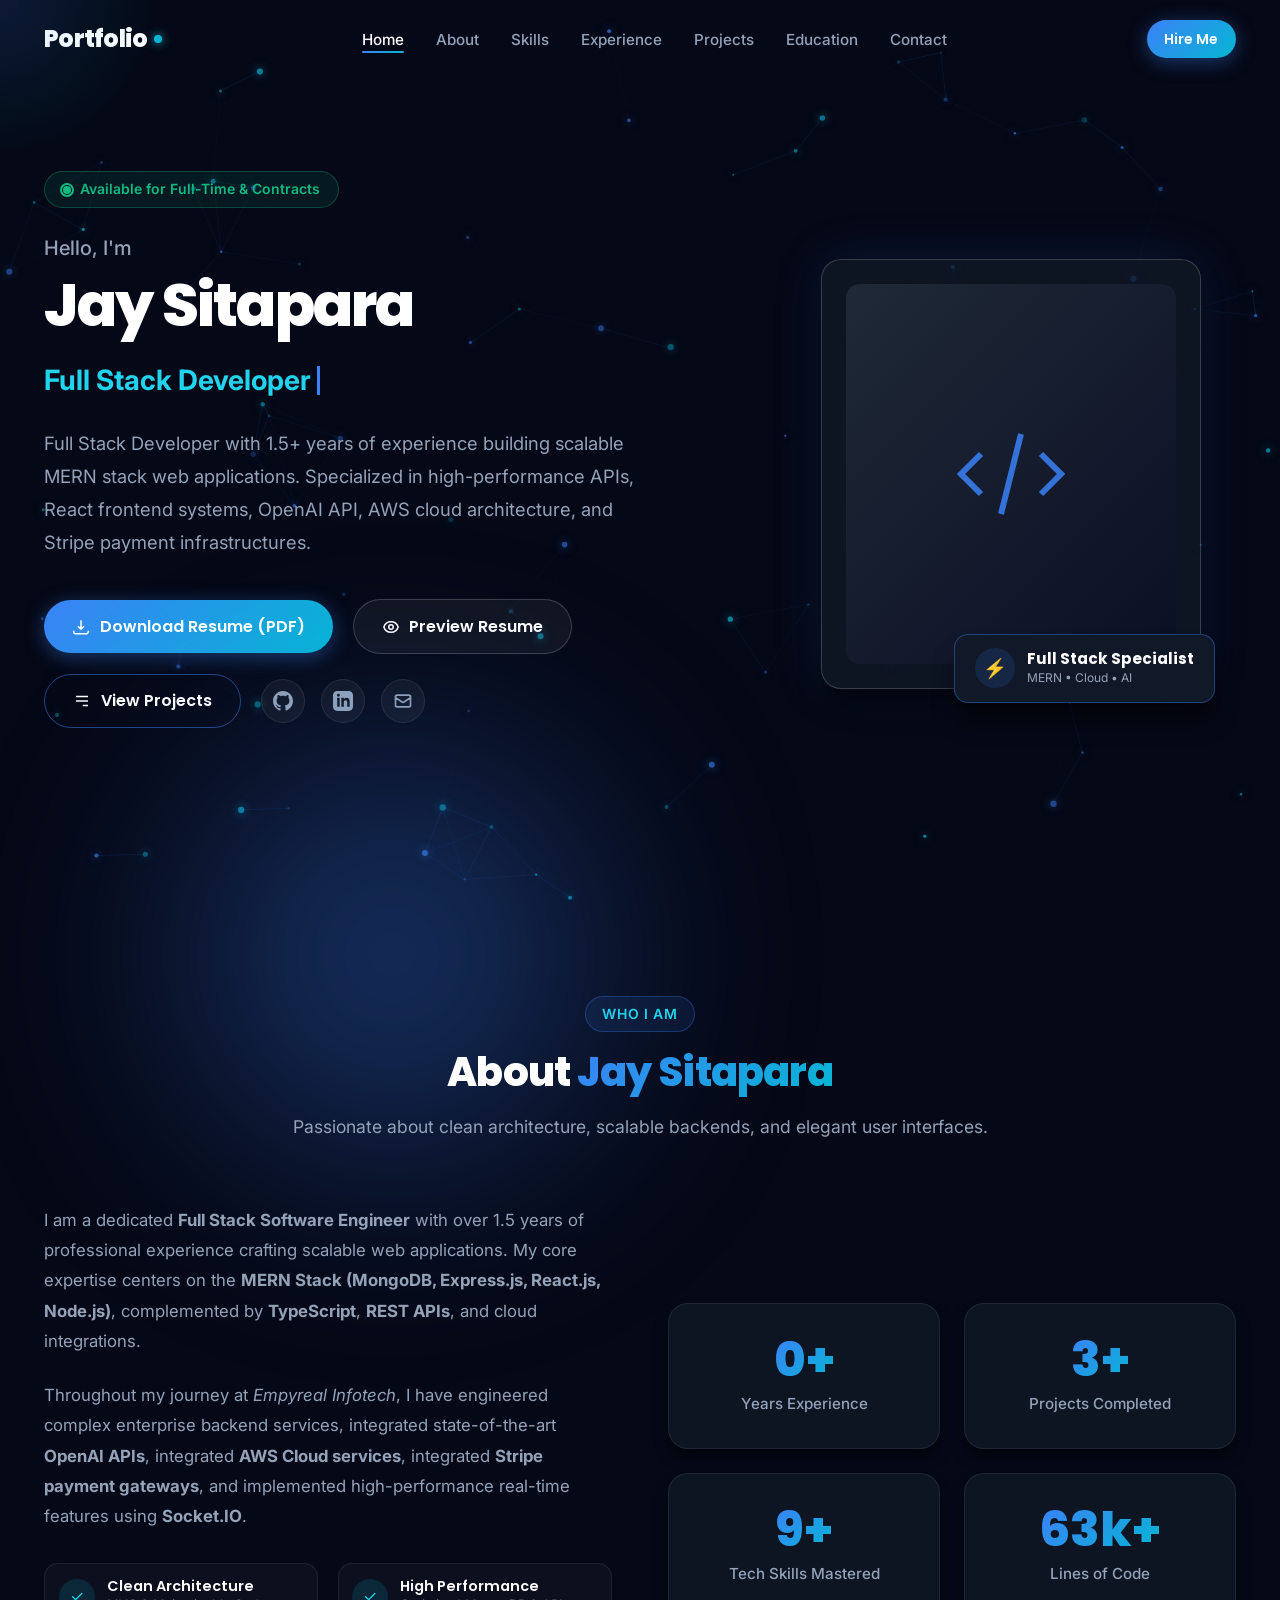
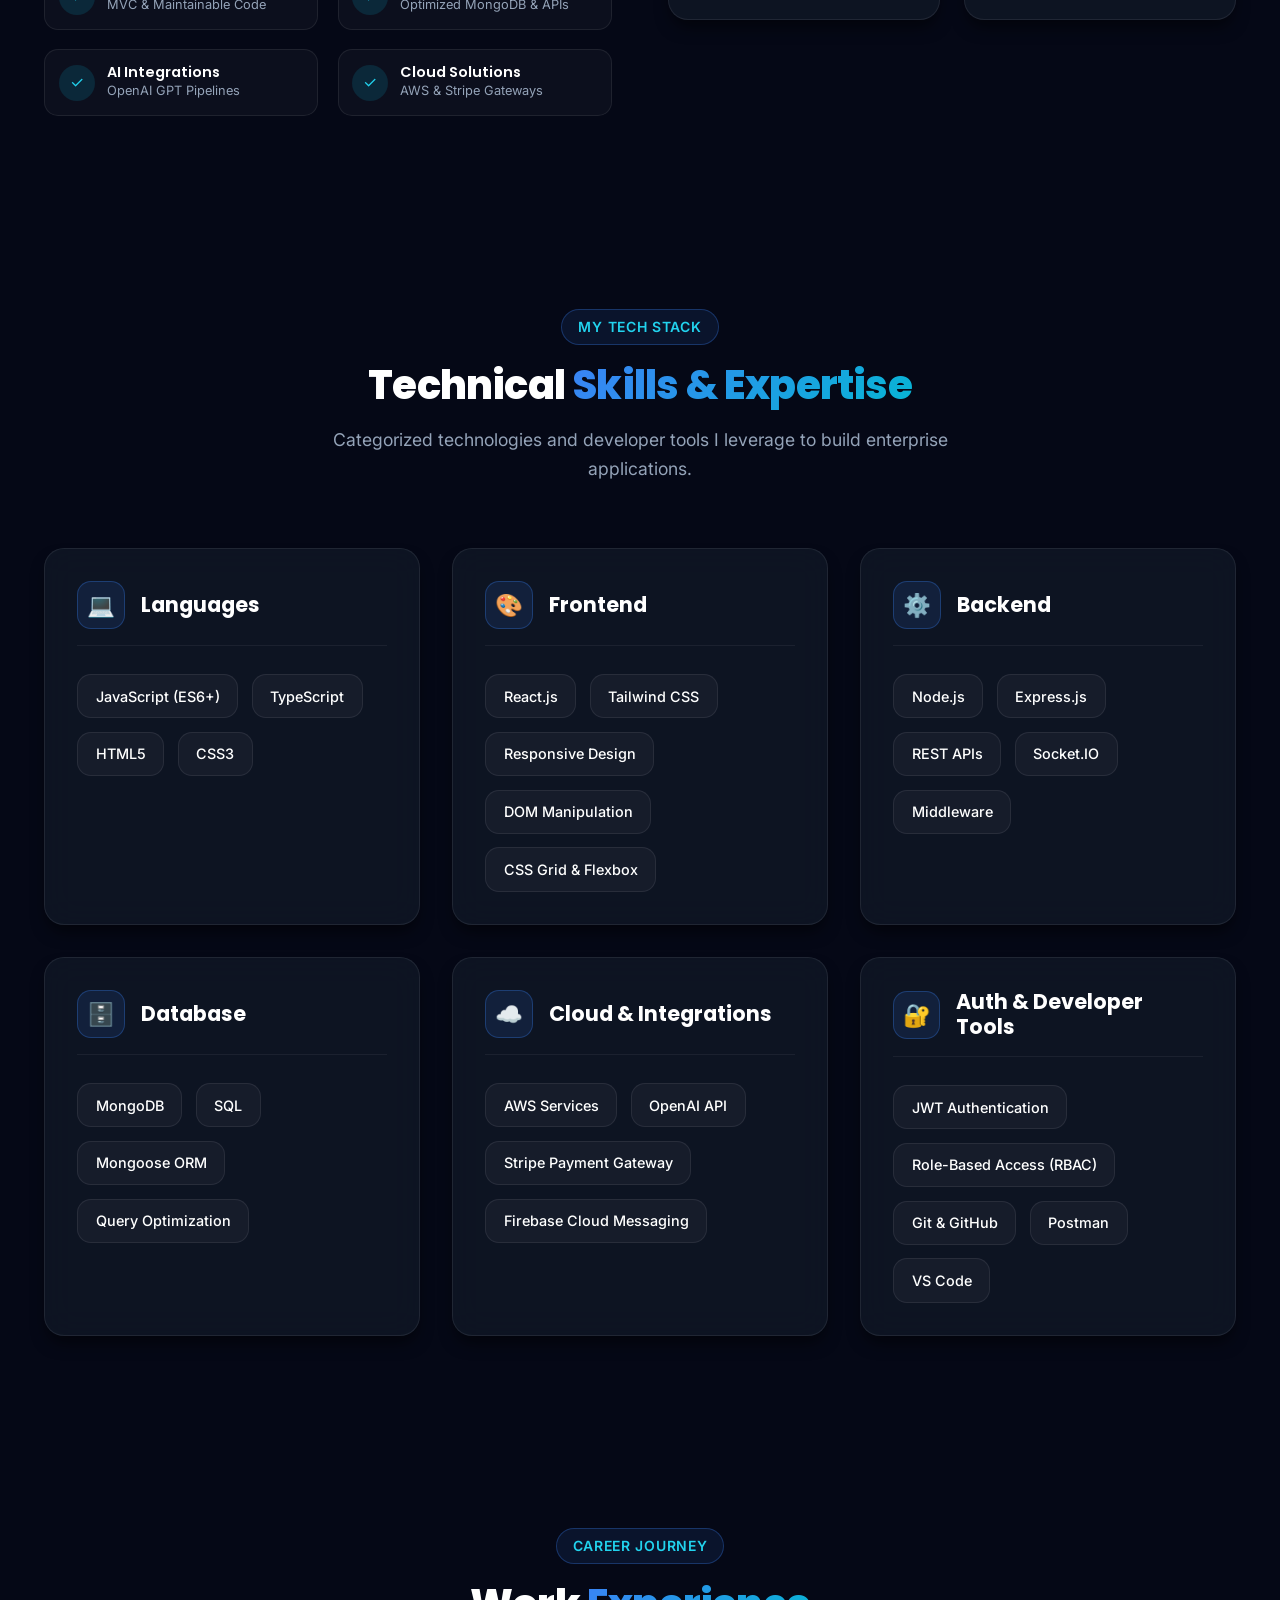
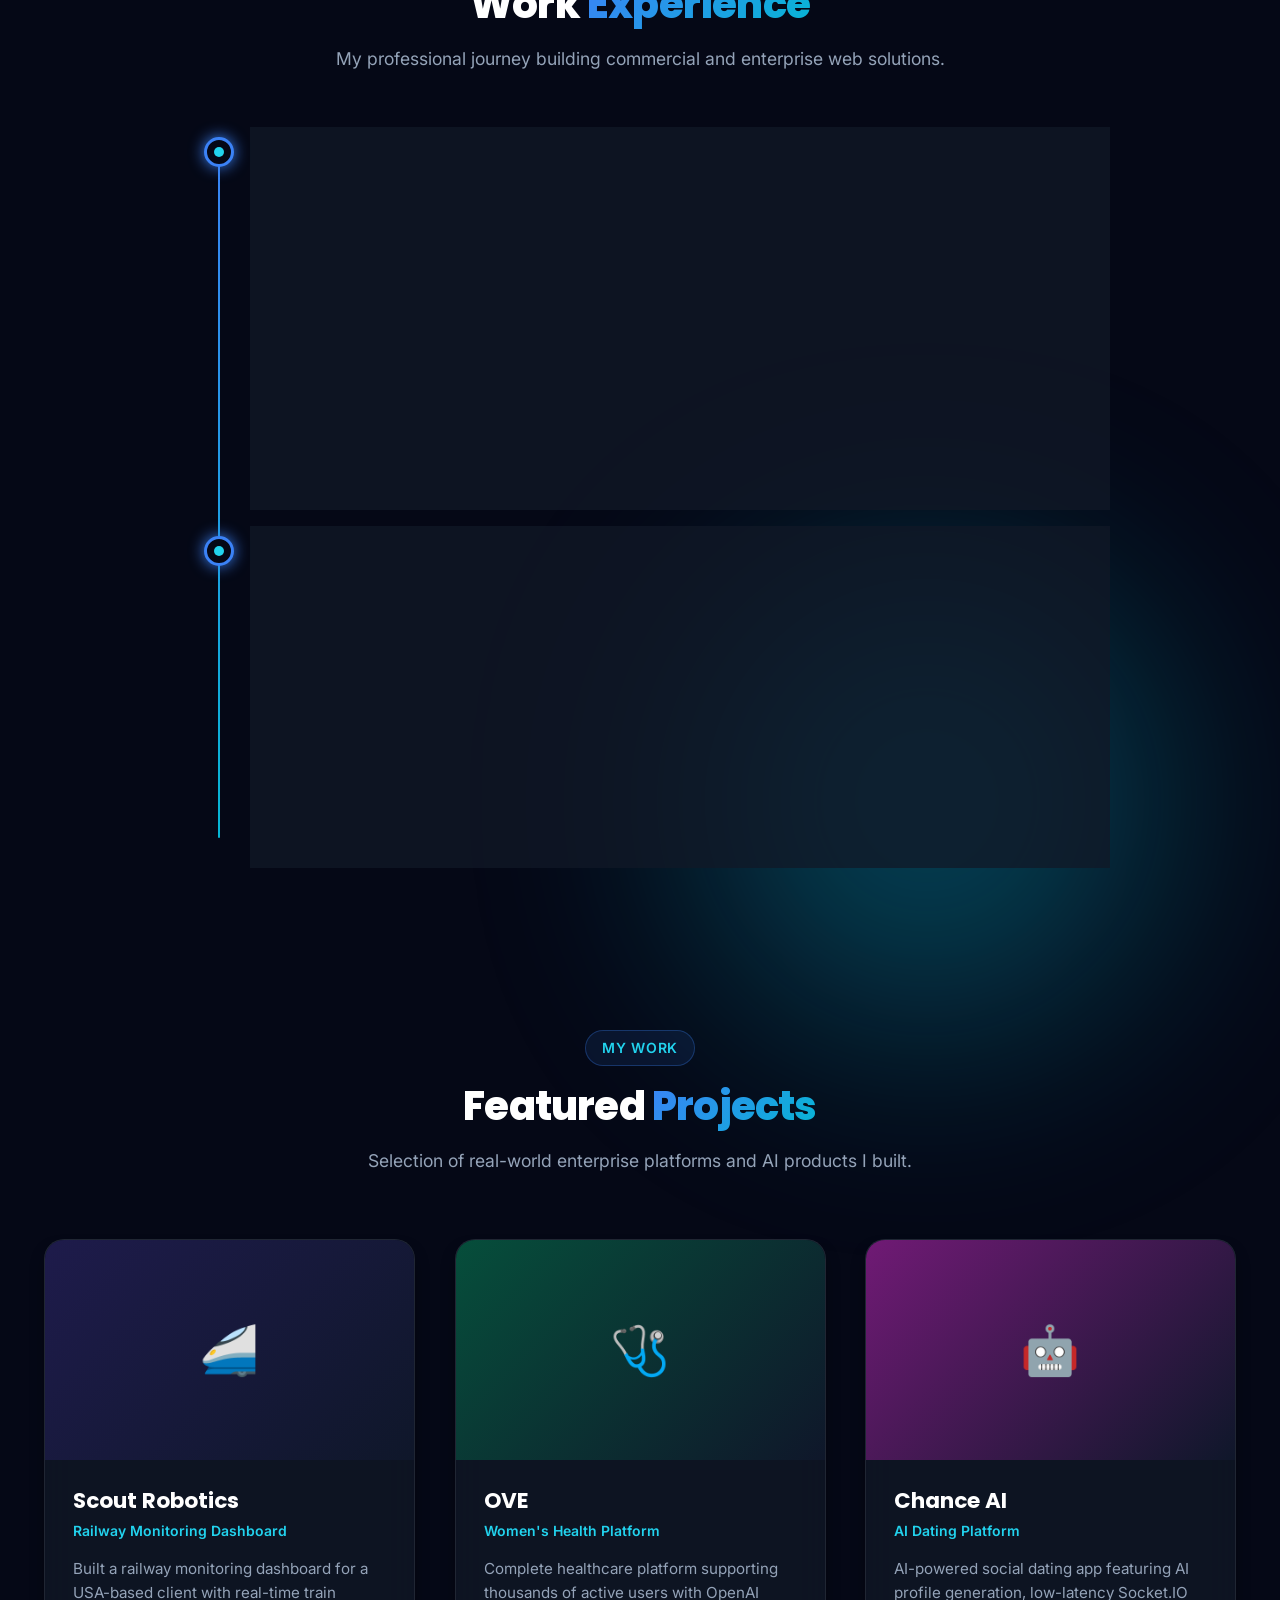
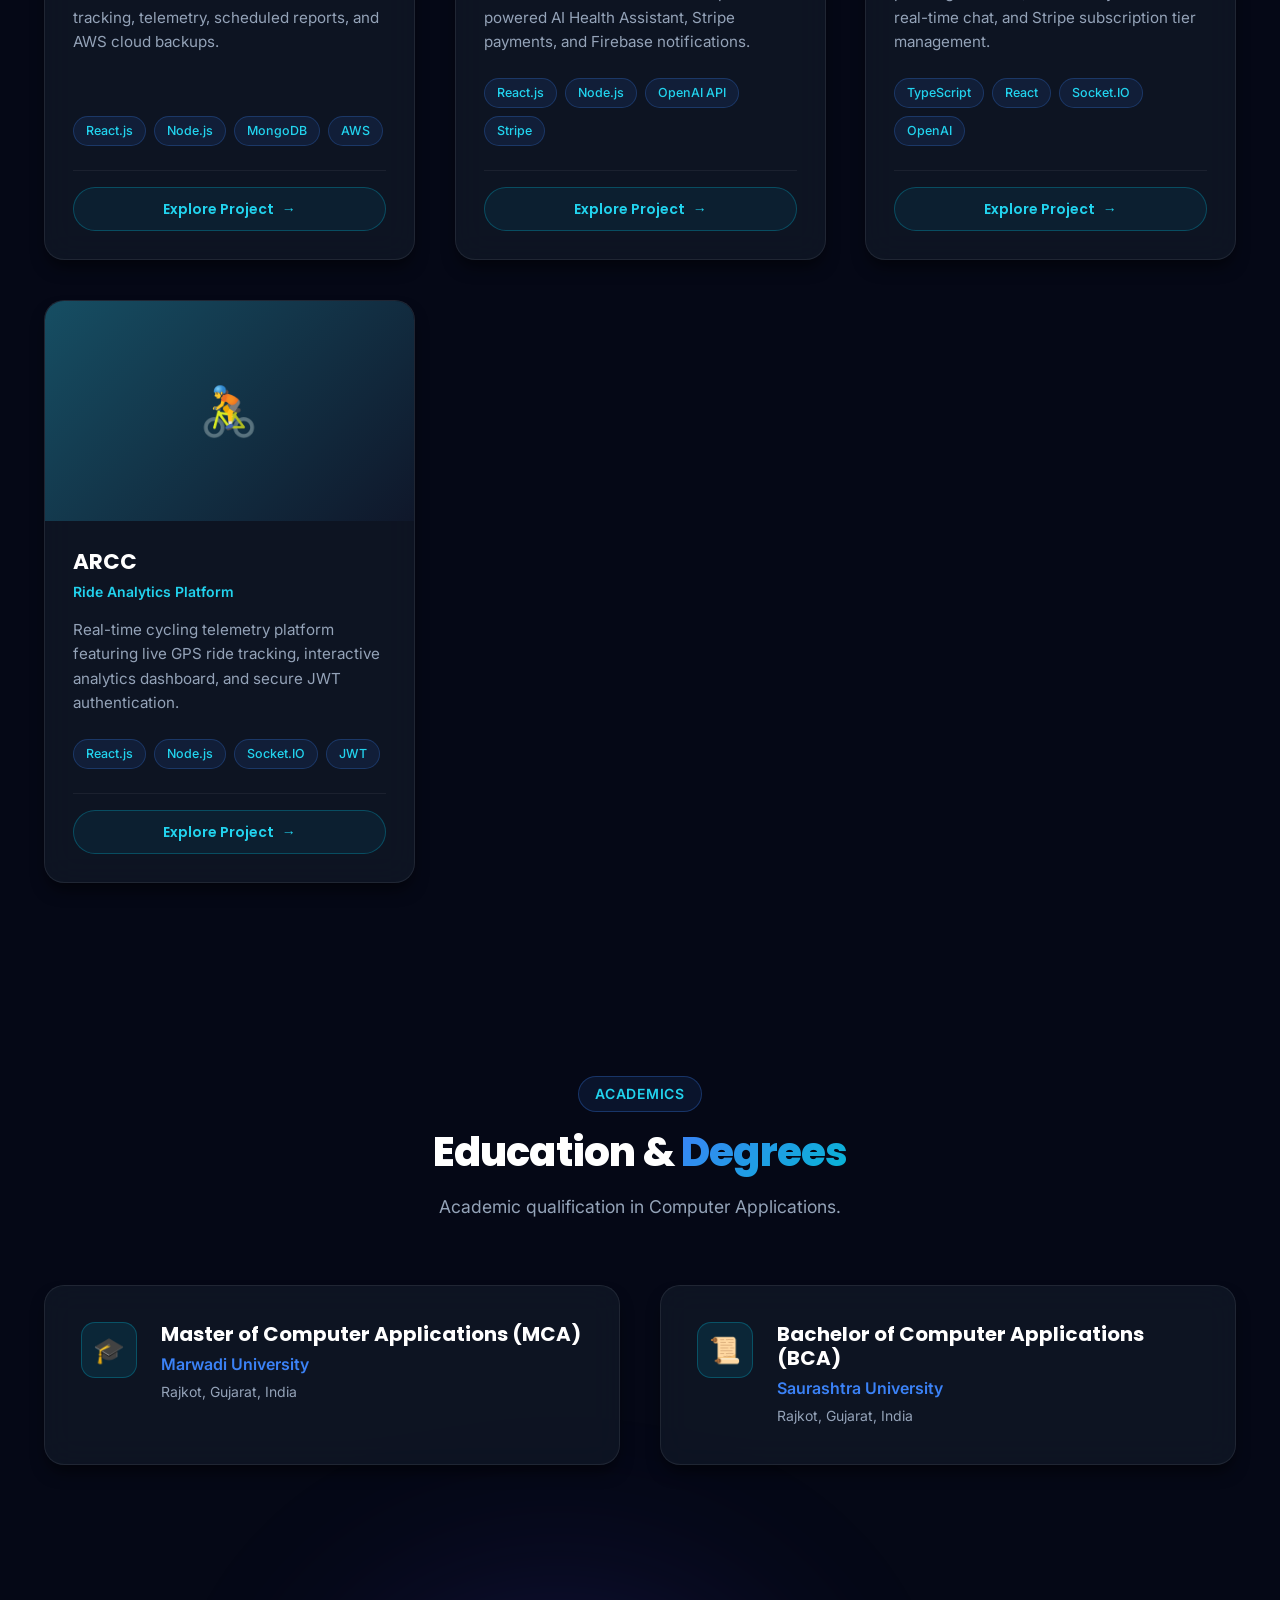
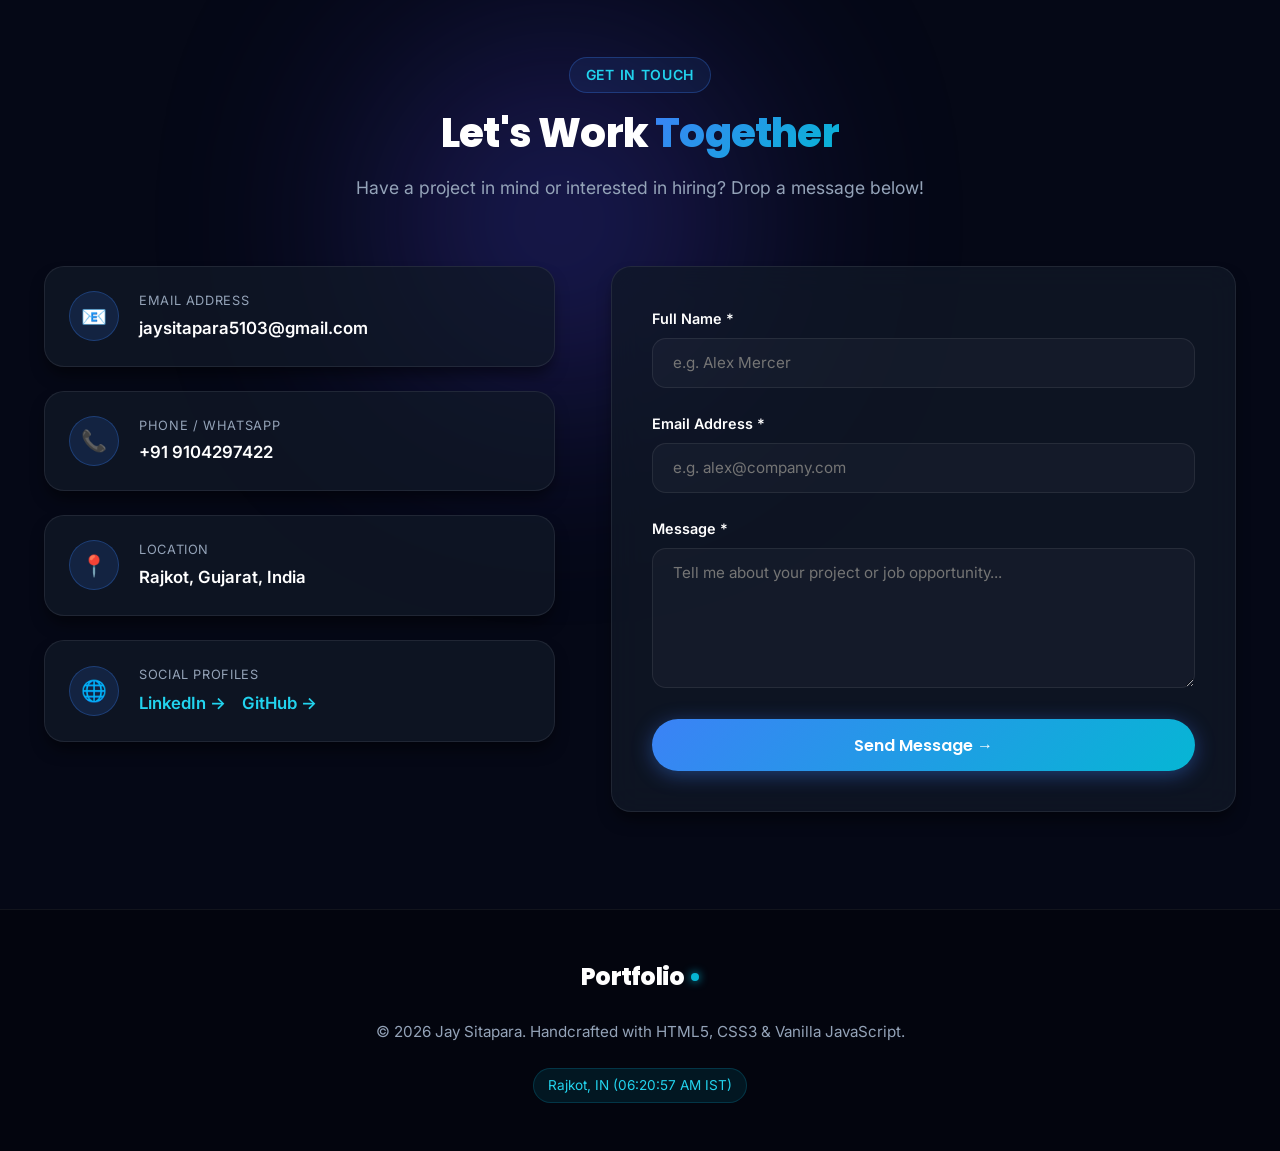
==== commit 8ec023c6: "Update LinkedIn URL in index.html" ====
--- a/index.html
+++ b/index.html
@@ -131,7 +131,7 @@
                     d="M12 0c-6.626 0-12 5.373-12 12 0 5.302 3.438 9.8 8.207 11.387.599.111.793-.261.793-.577v-2.234c-3.338.726-4.033-1.416-4.033-1.416-.546-1.387-1.333-1.756-1.333-1.756-1.089-.745.083-.729.083-.729 1.205.084 1.839 1.237 1.839 1.237 1.07 1.834 2.807 1.304 3.492.997.107-.775.418-1.305.762-1.604-2.665-.305-5.467-1.334-5.467-5.931 0-1.311.469-2.381 1.236-3.221-.124-.303-.535-1.524.117-3.176 0 0 1.008-.322 3.301 1.23.957-.266 1.983-.399 3.003-.404 1.02.005 2.047.138 3.006.404 2.291-1.552 3.297-1.23 3.297-1.23.653 1.653.242 2.874.118 3.176.77.84 1.235 1.911 1.235 3.221 0 4.609-2.807 5.624-5.479 5.921.43.372.823 1.102.823 2.222v3.293c0 .319.192.694.801.576 4.765-1.589 8.199-6.086 8.199-11.386 0-6.627-5.373-12-12-12z" />
                 </svg>
               </a>
-              <a href="https://linkedin.com/in/jay-sitapara" target="_blank" class="social-icon-btn"
+              <a href="https://www.linkedin.com/in/jay-sitapara-170b161b8/" target="_blank" class="social-icon-btn"
                 aria-label="LinkedIn">
                 <svg width="20" height="20" fill="currentColor" viewBox="0 0 24 24">
                   <path
@@ -653,7 +653,7 @@
               <div class="contact-text-group">
                 <label>Social Profiles</label>
                 <div style="display: flex; gap: 1rem; margin-top: 0.3rem;">
-                  <a href="https://linkedin.com/in/jay-sitapara" target="_blank"
+                  <a href="https://www.linkedin.com/in/jay-sitapara-170b161b8/" target="_blank"
                     style="color: var(--accent); font-weight: 600;">LinkedIn &rarr;</a>
                   <a href="https://github.com/jaysitapara" target="_blank"
                     style="color: var(--accent); font-weight: 600;">GitHub &rarr;</a>
@@ -733,4 +733,4 @@
   <script src="js/main.js"></script>
 </body>
 
-</html>+</html>
